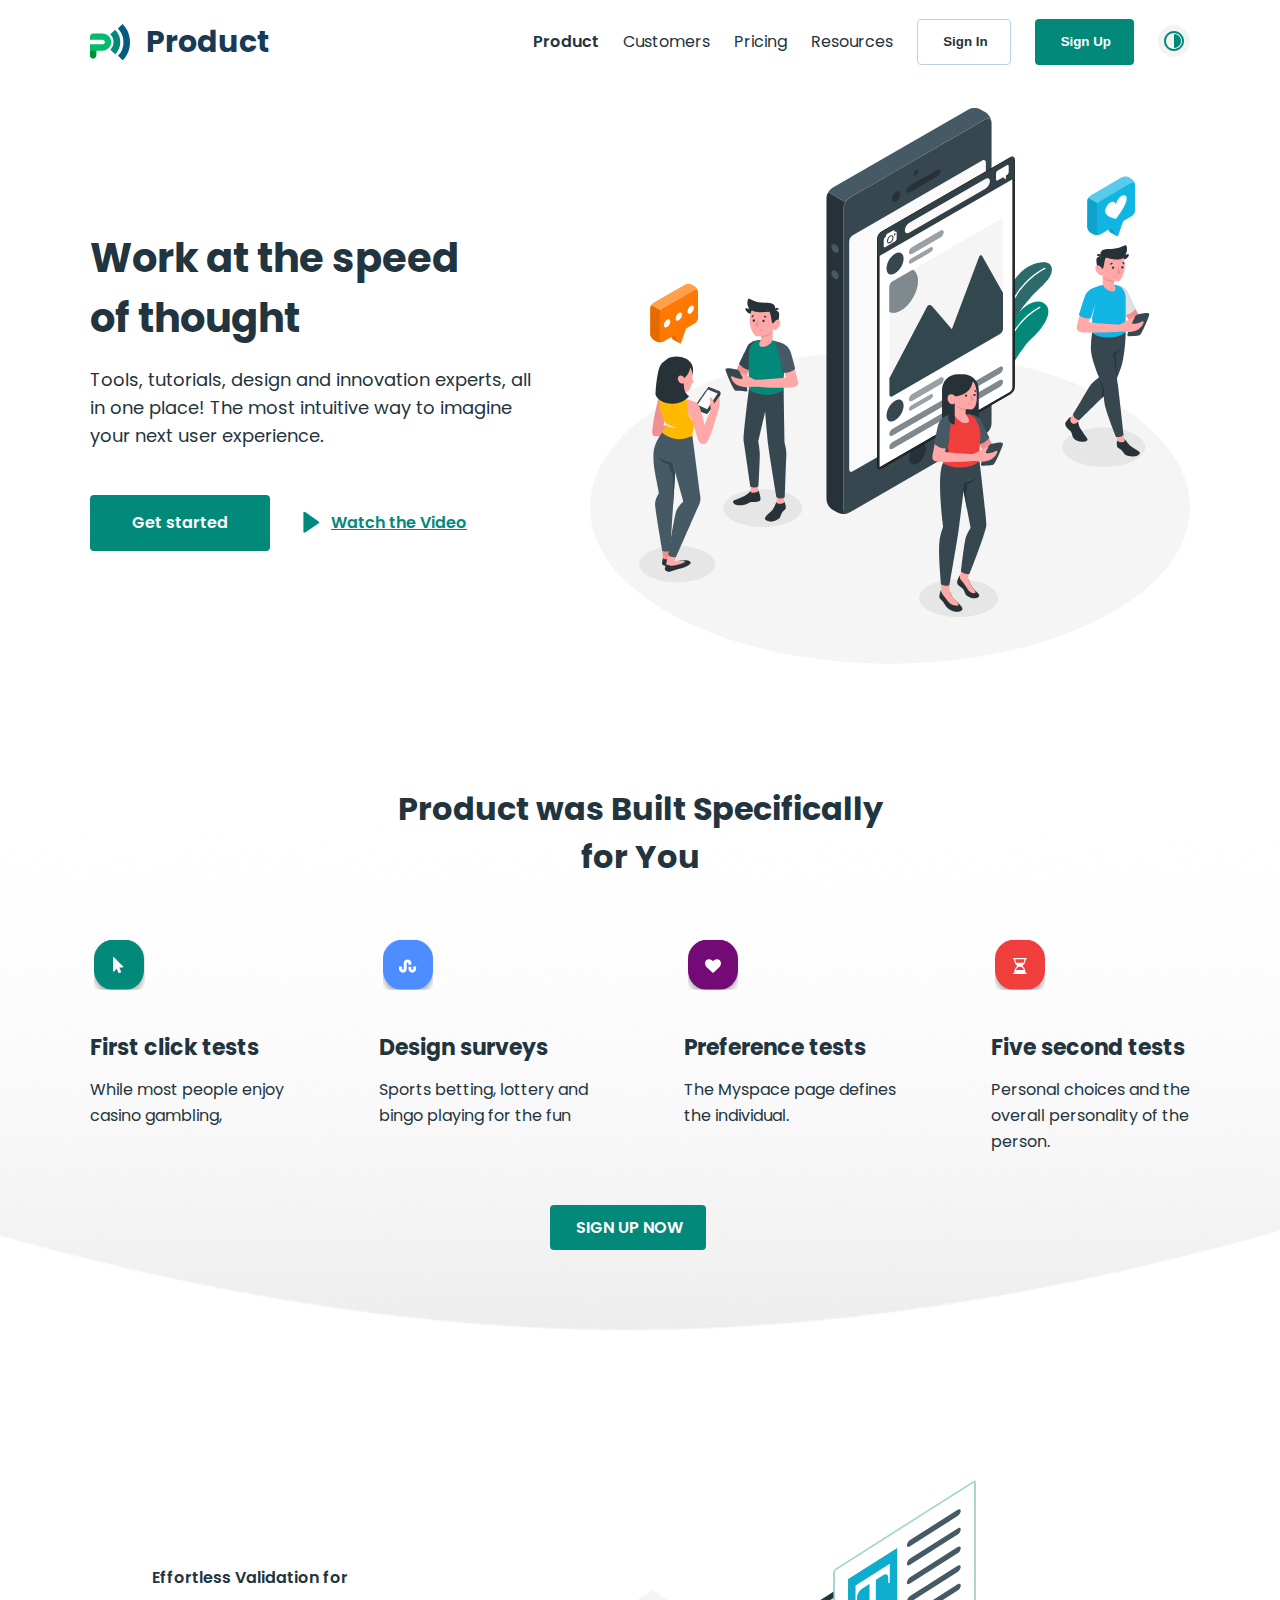
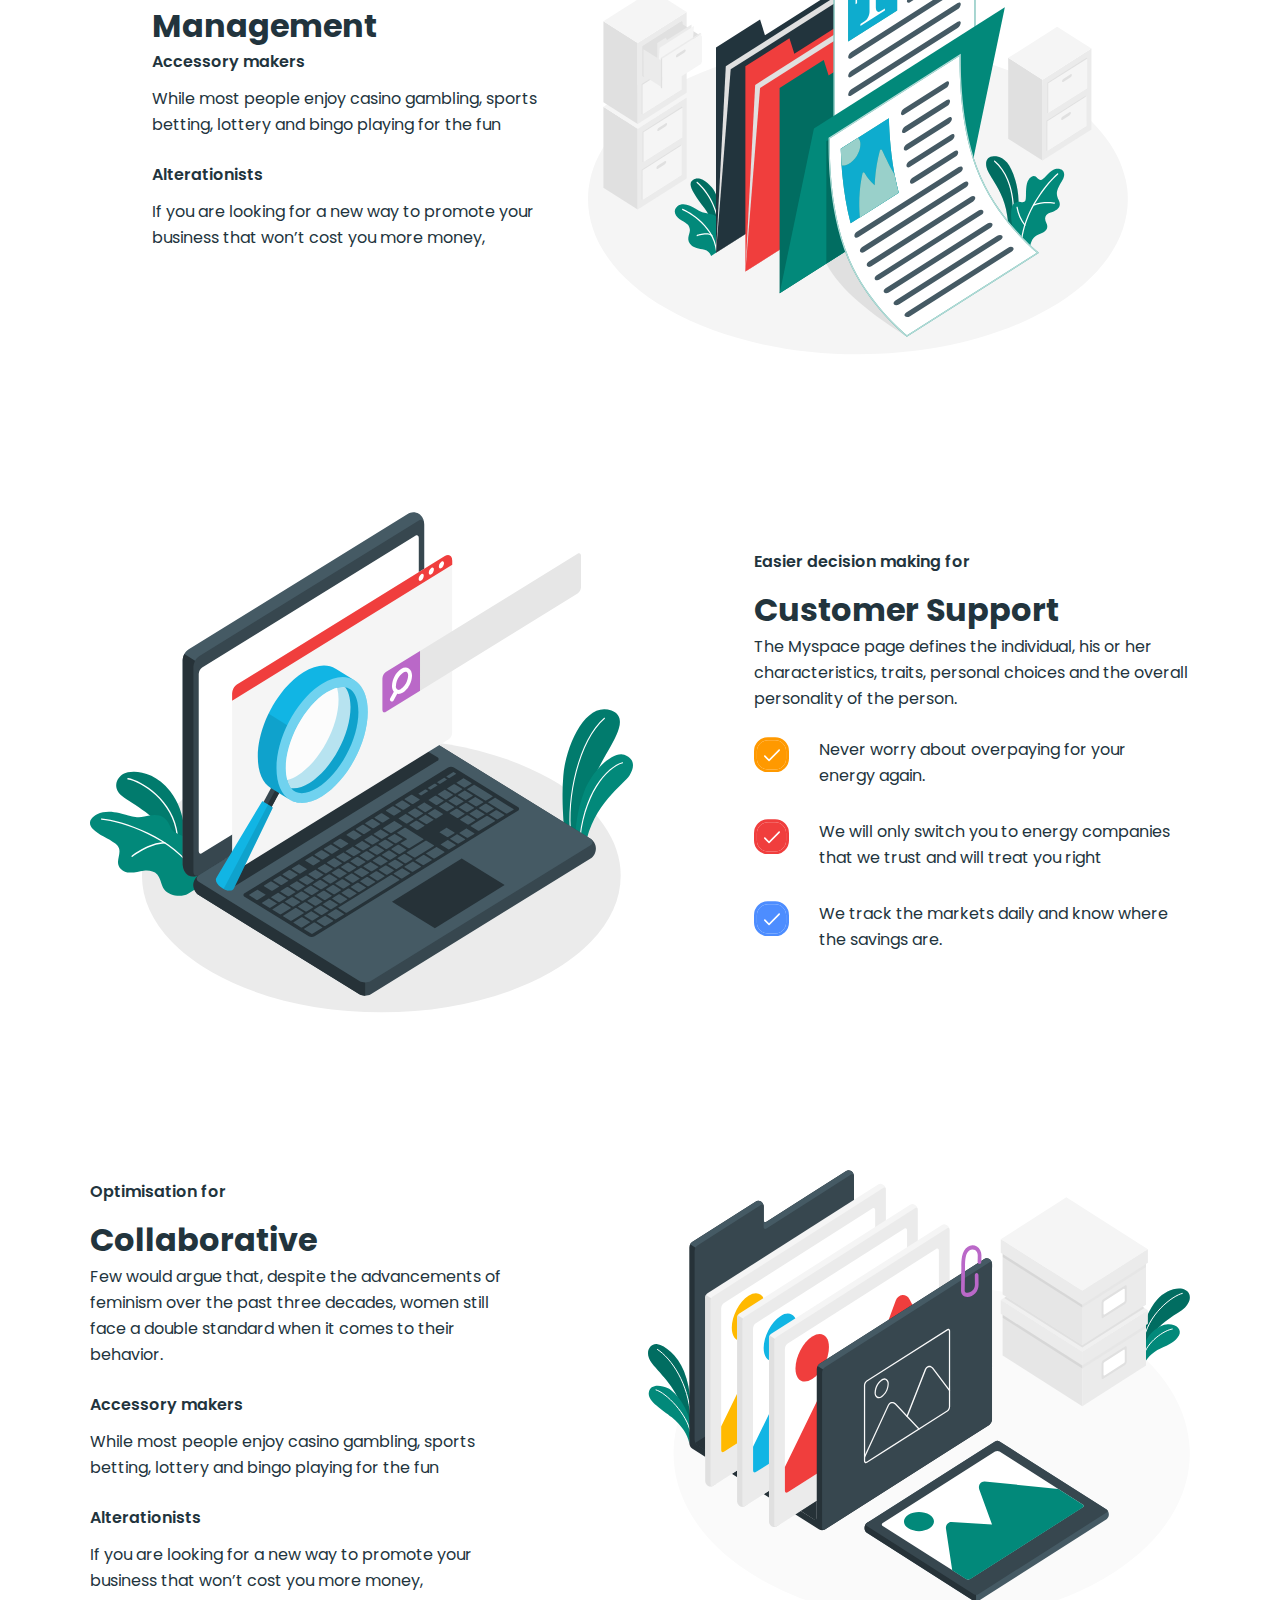
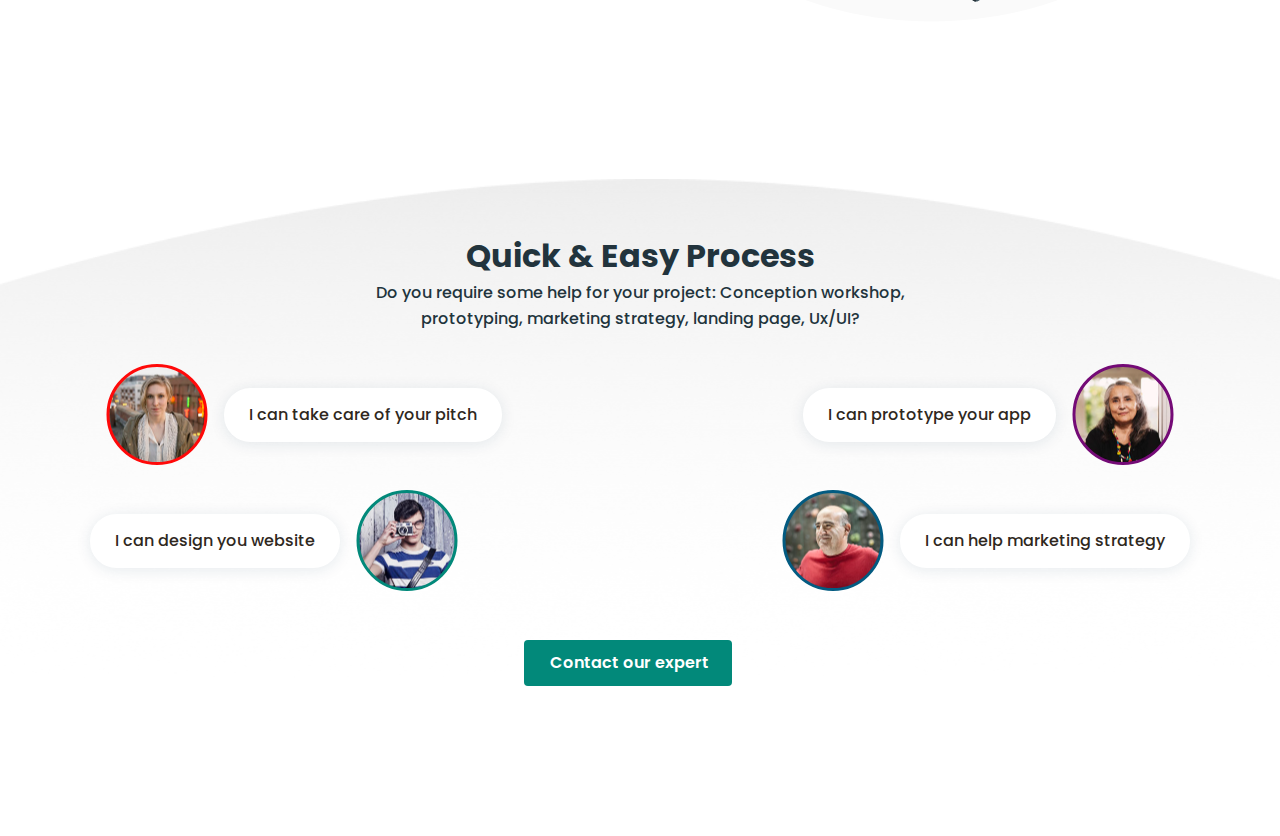
==== index.html @ bab77df7 "minor change" ====
<!DOCTYPE html>
<html lang="en">

<head>
  <meta charset="UTF-8">
  <meta http-equiv="X-UA-Compatible" content="IE=edge">
  <title>Myproduct</title>
  <link href='https://unpkg.com/boxicons@2.1.1/css/boxicons.min.css' rel='stylesheet'>
  <meta name="viewport" content="width=device-width, initial-scale=1.0">
  <link rel="stylesheet" href="https://necolas.github.io/normalize.css/8.0.1/normalize.css">
  <link rel="stylesheet" href="css/col.css">
  <link rel="stylesheet" href="css/style.css">
  <link rel="icon" href="images/main-logo.svg">
</head>

<body>  
  <section id="hero">
    <h1 class="none">product</h1>
    <header class="site-header header">
      <div class="container">
        <div class="row middle between">
          <div>
            <a class="row middle header__logo__link" href="#">
              <img class="header__logo" src="images/main-logo.svg" alt="main-logo"><span class="header__logo__text" id="headerLogo">Product</span>
            </a>
          </div>
          <div class="site-nav" id="siteNav">
            <nav class="row middle navbar" >
              <ul class="header__list nav row" >
                <li class="nav__item"><a class="nav__link nav__link--active" href="#">Product </a></li>
                <li class="nav__item"><a class="nav__link nav__link--hover" href="#">Customers</a></li>
                <li class="nav__item"><a class="nav__link nav__link--hover" href="#">Pricing</a></li>
                <li class="nav__item"><a class="nav__link nav__link--hover" href="#">Resources</a></li>
              </ul>
                <button class="header__signin__btn header__btn">Sign In</button>
                <button class="header__signup__btn header__btn">Sign Up</button>
                <button class="header__dark__btn" id="darkBtn"><img src="images/dark-light-img.svg" alt="darklight" width="32" height="32"></button>
            </nav>
          </div>
            <button class="burger-btn" id="menuBtn"><i class='bx bx-menu'></i></button>
        </div>  
      </div>
    </header>

    <div class="hero-content hero">
      <div class="container">
        <div class="row middle between hero__inner">
          <div>
            <h2 class="hero__title">Work at the speed <br> of thought</h2>
            <h3 class="hero__desc">Tools, tutorials, design and innovation experts, all <br> in one place! The most intuitive way to imagine <br> your next user experience.</h3>
            <div class="hero__link__wrapper">
              <a class="hero__link" href="#">Get started</a>
              <a class="hero__video__link" href="#"><i class='bx bxs-right-arrow'></i>Watch the Video</a>
            </div>
          </div>
          <div>
            <img class="hero__img" src="images/hero-img.svg" alt="hero-img">
          </div>
        </div>
      </div>
    </div>


  </section>

  <main>
    <section id="product" class="product">
      <div class="container">
        <h3 class="product__title">Product  was Built Specifically for You</h3>
        <ul class="product__list row between">

          <li class="product__item">
            <div class="product__inner">
              <h4 class="product__sub__title">First click tests</h4>
              <p class="product__text">While most people enjoy <br> casino gambling,</p>
            </div>
          </li>

          <li class="product__item">
            <div class="product__inner">
              <h4 class="product__sub__title">Design surveys</h4>
              <p class="product__text">Sports betting, lottery and <br> bingo playing for the fun</p>
            </div>
          </li>

          <li class="product__item">
            <div class="product__inner">
              <h4 class="product__sub__title">Preference tests</h4>
              <p class="product__text">The Myspace page defines <br> the individual.</p>
            </div>
          </li>

          <li class="product__item">
            <div class="product__inner">
              <h4 class="product__sub__title">Five second tests</h4>
              <p class="product__text">Personal choices and the <br> overall personality of the <br> person. </p>
            </div>
          </li>
        </ul>
        
        <div class="product__link__wrapper">
          <a class="product__link" href="#">SIGN UP NOW</a>
        </div>
      </div>

    </section>

    <section id="management" class="management">
      <div class="container">
        <ul class="management__list">

          <li class="row center middle between management__item">
            <div class="management__wrapper">
              <h4 class="management__title">Effortless Validation for</h4>
              <h5 class="management__sub__title">Management</h5>
              <h4 class="management__title">Accessory makers</h4>
              <p class="management__text">While most people enjoy casino gambling, sports betting, lottery and bingo playing for the fun</p>
              <h4 class="management__title">Alterationists</h4>
              <p class="management__text">If you are looking for a new way to promote your business that won’t cost you more money, </p>
            </div>
            <div>
              <img class="management__img" src="images/management-img.svg" alt="management">
            </div>
          </li>

          <li class="row middle between management__item">
            <div class="management__wrapper">
              <h4 class="management__title">Easier decision making for</h4>
              <h5 class="management__sub__title">Customer Support</h5>
              <p class="management__text">The Myspace page defines the individual, his or her characteristics, traits, personal choices and the overall personality of the person. </p>
              <ul class="management__inner__list">

                <li class="management__inner__item">
                  <p class="management__inner__text">Never worry about overpaying for your energy again. </p>
                </li>

                <li class="management__inner__item">
                  <p class="management__inner__text">We will only switch you to energy companies that we trust and will treat you right</p>
                </li>

                <li class="management__inner__item">
                  <p class="management__inner__text">We track the markets daily and know where the savings are.</p>
                </li>

              </ul>
            </div>
            <div>
              <img class="management__img" src="images/management-2-img.svg" alt="management-2">
            </div>
          </li>

          <li class="row middle between management__item">
            <div class="management__wrapper">
              <h4 class="management__title">Optimisation for</h4>
              <h5 class="management__sub__title">Collaborative</h5>
              <p class="management__text">Few would argue that, despite the advancements of feminism over the past three decades, women still face a double standard when it comes to their behavior. </p>
              <h4 class="management__title">Accessory makers</h4>
              <p class="management__text">While most people enjoy casino gambling, sports betting, lottery and bingo playing for the fun </p>

              <h4 class="management__title">Alterationists</h4>
              <p class="management__text">If you are looking for a new way to promote your business that won’t cost you more money, </p>
            </div>
            <div>
              <img class="management__img" src="images/managemtn-3-img.svg" alt="management-3">
            </div>
          </li>
        </ul>
      </div>

    </section>

    <section id="expert" class="expert">
      <div class="container">
        <div class="expert__wrapper">
          <h4 class="expert__title">Quick & Easy Process</h4>
          <p class="expert__text">Do you require some help for your project: Conception workshop,
            prototyping, marketing strategy, landing page, Ux/UI?</p>
        </div>
        <ul class="expert__list row between">

          <li class="expert__item row middle">
            <p class="expert__desc">I can take care of your pitch</p>
          </li>

          <li class="expert__item row middle">
            <p class="expert__desc">I can prototype your app</p>
          </li>

          <li class="expert__item row middle">
            <p class="expert__desc">I can design you website</p>
          </li>

          <li class="expert__item row middle">
            <p class="expert__desc">I can help marketing strategy</p>
          </li>
        </ul>
        <div class="expert__link__wrapper">
          <a class="expert__link" href="#">Contact our expert</a>
        </div>
      </div>
    </section>

    
  </main>

  <script src="js/main.js"></script>
</body>

</html>
---- css/col.css ----
* {
  margin: 0;
  padding: 0;
  box-sizing: border-box;
}

.container {
  margin: 0 auto;
}

.row {
  display: flex;
  flex-flow: row wrap;
}

.between {
  justify-content: space-between;
}
.around {
  justify-content: space-around;
}
.evenly {
  justify-content: space-evenly;
}
.middle {
  align-items: center;
}
.center {
  justify-content: center;
}

.col-1 {
  max-width: 8.33333%;
  flex-basis: 8.33333%;
}
.col-2 {
  max-width: 16.66666%;
  flex-basis: 16.66666%;
}
.col-3 {
  max-width: 25%;
  flex-basis: 25%;
}
.col-4 {
  max-width: 33.33333%;
  flex-basis: 33.33333%;
}
.col-5 {
  max-width: 41.66666%;
  flex-basis: 41.66666%;
}
.col-6 {
  max-width: 50%;
  flex-basis: 50%;
}
.col-7 {
  max-width: 58.33333%;
  flex-basis: 58.33333%;
}
.col-8 {
  max-width: 66.66666%;
  flex-basis: 66.66666%;
}
.col-9 {
  max-width: 75%;
  flex-basis: 75%;
}
.col-10 {
  max-width: 83.33333%;
  flex-basis: 83.33333%;
}
.col-11 {
  max-width: 91.66666%;
  flex-basis: 91.66666%;
}
.col-12 {
  max-width: 100%;
  flex-basis: 100%;
}
---- css/style.css ----
@import url('https://fonts.googleapis.com/css2?family=Poppins:wght@400;500;600;700&display=swap');

*,
*::after,
*::before {
  margin: 0;
  padding: 0;
  box-sizing: border-box;
}
:root{
  --primary-color: #02897a;
  --text-color: #22343d;
  --white-color: #fff;
  --body-color: #fff;
  --btn-color: #173a56;
  --bg-light: url('../images/bg-img.png');
  --expert-light-img: url('../images/expert-light-img.png');
}
.dark{
  --body-color: #1f2e35;
  --text-color: #fff;
  --btn-color: #fff;
  --bg-light: url('../images/dark-bg.png');
  --expert-light-img: url('../images/expert-dark-img.png');
}
html{
  scroll-behavior: smooth;
}

body {
  background-color: var(--body-color);
  min-height: 100vh;
  font-family: 'Poppins', sans-serif;
}
.container{
  width: 100%;
  max-width: 1140px;
  padding: 0 20px;
  margin: 0 auto;
}
.site-header {
  padding-top: 19px;
}
.header__logo__link{
  text-decoration: none;
}
.none{
  display: none;
}
.header__logo__text {
  margin-left: 16px;
  font-weight: 700;
  font-size: 30px;
  line-height: 28px;
  color: var(--btn-color);
}
.header__list {
  list-style: none;
}
.nav__item {
  margin-right: 24px;
}
.nav__link {
  text-decoration: none;
  font-weight: 400;
  font-size: 16px;
  line-height: 28px;
  color: var(--text-color);
}
.nav__link--hover:hover{
  -webkit-text-fill-color: var(--text-color);
  -webkit-text-stroke-width: 0.8px;
  -webkit-text-stroke-color: var(--text-color);
}
.nav__link--active{
  font-weight: 600;
}
.site-nav__btn{
  border: none;
  background-color: transparent;
  font-size: 30px;
  color: var(--white-color);
  display: none;
}
.header__btn, .hero__link, .product__link, .expert__link{
  border: none;
  text-decoration: none;
  cursor: pointer;
  font-weight: 600;
  line-height: 24px;
  transition: all 0.4s ease;
  border-radius: 4px;
  padding: 10px 22px 10px 25px;
  margin-right: 24px;
  background-color: var(--primary-color);
  color: var(--white-color);
  border: 1px solid transparent;
}
.header__signin__btn{
  background-color: transparent;
  color: var(--text-color);
  border: 1px solid #bcd0e5;
}
.header__btn:hover{
  background-color: var(--body-color);
  border: 1px solid #bcd0e5;
  color: var(--text-color);
}
.header__dark__btn{
  border: none;
  background-color: transparent;
  cursor: pointer;
}
.burger-btn{
  border: none;
  background-color: transparent;
  font-size: 25px;
  cursor: pointer;
  transition: all 0.4s ease;
  display: none;
  color: var(--text-color);
}
.burger-btn:hover{
  box-shadow: rgba(100, 100, 111, 0.2) 0px 7px 29px 0px;
}


/* HERO START  */

#hero{
  padding-bottom: 114px;
}
.hero-content {
  padding-top: 43px;
}
.hero__title {
  font-weight: bold;
  font-size: 40px;
  line-height: 60px;
  color: var(--text-color);
  margin-bottom: 18px;
}
.hero__desc {
  font-size: 18px;
  line-height: 28px;
  color: var(--text-color);
  font-weight: 400;
  margin-bottom: 45px;
}
.hero__link {
  padding: 15px 41px;
  display: inline-block;
}
.hero__link:hover{
  background-color: var(--body-color);
  border: 1px solid #bcd0e5;
  color: var(--text-color);
}
.bxs-right-arrow{
  font-size: 25px;
  position: relative;
  top: 5px;
  margin-right: 8px;
  transition: all 0.5s ease;
}
.hero__video__link {
  font-weight: 600;
  font-size: 16px;
  line-height: 24px;
  color: var(--primary-color);
}
.hero__video__link:hover .bxs-right-arrow{
  transform: translate(12px);
}


/* HERO END  */

/* PRODUCT START  */

#product{
  padding-bottom: 90px;
  background-image: var(--bg-light);
  background-size: cover;
  background-position: center center;
  background-repeat: no-repeat;
  width: 100%;
  margin-bottom: 150px;
}
.product__title{
  text-align: center;
  font-size: 32px;
  line-height: 48px;
  text-align: center;
  color: var(--text-color);
  margin-bottom: 58px;
  width: 529px;
  margin: 0 auto;
  margin-bottom: 58px;

}
.product__list{
  list-style: none;
  margin-bottom: 34px;
}
.product__item::before{
  content: "";
  width: 55px;
  height: 55px;
  background-image: url('../images/click-test.svg');
  display: inline-block;
  margin-bottom: 30px;
}
.product__item:nth-child(2)::before{
  background-image: url('../images/design-survey.svg');
}
.product__item:nth-child(3)::before{
  background-image: url('../images/preference.svg');
}
.product__item:nth-child(4)::before{
  background-image: url('../images/five-second-img.svg');
}
.product__sub__title {
  font-size: 22px;
  line-height: 33px;
  color: var(--text-color);
  margin-bottom: 13px;
}
.product__text {
  font-size: 16px;
  line-height: 26px;
  color: var(--text-color);
  margin-bottom: 26px;
}
.product__link:hover{
  background-color: var(--body-color);
  border: 1px solid #bcd0e5;
  color: var(--text-color);
}
.product__link__wrapper{
  text-align: center;
}

/* PRODUCT END  */

/* MANAGEMENT START  */

.management__title {
  font-weight: 600;
  line-height: 24px;
  color: var(--text-color);
  margin-bottom: 12px;
}
.management__sub__title {
  font-weight: bold;
  font-size: 32px;
  line-height: 48px;
  color: var(--text-color);
}
.management__text {
  font-size: 16px;
  line-height: 26px;
  color: var(--text-color);
  width: 436px;
  margin-bottom: 25px;
}
.management__item{
  margin-bottom: 150px;
}
.management__item:nth-child(even){
  flex-direction: row-reverse;
}
.management__inner__list {
  list-style: none;
}
.management__inner__item{
  display: flex;
  margin-bottom: 30px;
}
.management__inner__item::before {
  content: "";
  width: 35px;
  height: 35px;
  background-image: url('../images/tick-img.svg');
  display: inline-block;
  margin-right: 30px;
}
.management__inner__item:nth-child(2)::before{
  background-image: url('../images/red-icon.svg');
}
.management__inner__item:nth-child(3)::before{
  background-image: url('../images/blue-icon.svg');
}

.management__inner__text {
  width: 365px;
  font-size: 16px;
  line-height: 26px;
  color: var(--text-color);
}

/* MANAGEMENT END  */

/* EXPERT START  */

#expert{
  background-image: var(--expert-light-img);
  background-repeat: no-repeat;
  background-size: cover;
  background-position: center;
  margin-bottom: 150px;
}
.expert__wrapper{
  text-align: center;
  padding-bottom: 32px;
  padding-top: 53px;
}
.expert__title {
  font-size: 32px;
  line-height: 48px;
  color: var(--text-color);
}
.expert__text {
  font-weight: 500;
  line-height: 26px;
  color: var(--text-color);
  width: 542px;
  margin: 0 auto;
}
.exert__list{
  width: 80%;
}
.expert__item::before{
  content: "";
  width: 102px;
  height: 102px;
  background-image: url('../images/avatar-1.svg');
  display: inline-block;
  margin: 0 16px;
}
.expert__item:not(:nth-child(1)){
  flex-direction: row-reverse;
}
.expert__item:nth-child(4){
  flex-direction: row;
}
.expert__desc{
  font-weight: 500;
  font-size: 16px;
  line-height: 24px;
  color: #2f281e;
  background-color: var(--white-color);
  padding: 15px 25px;
  box-shadow: 0px 2px 15px rgba(23, 58, 86, 0.1);
  border-radius: 26.5px;
}
.expert__link__wrapper{
  text-align: center;
  padding-top: 24px;
}
.expert__link:hover{
  background-color: var(--body-color);
  border: 1px solid #bcd0e5;
  color: var(--text-color);
}
.expert__link{
  display: inline-block;
}
.expert__item{
  position: relative;
  margin-bottom: 24px;
}
.expert__item:nth-child(2)::before{
  background-image: url('../images/avatar-2.svg');
}
.expert__item:nth-child(3)::before{
  background-image: url('../images/avatar-3.svg');
}
.expert__item:nth-child(4)::before{
  background-image: url('../images/avatar-4.svg');
}

/* EXPERT END  */

/* EXPERT RESPONSIVE START  */

@media screen and (max-width: 862px) { 
  .expert__title{
    margin-bottom: 10px;
  }
  .expert__text{
    width: 100%;
  }
  .expert__desc{
    width: 60%;
  }
  .expert__item{
    margin-bottom: 30px;
  }



}



/* MANAGEMENT RESPONSIVE START  */

@media screen and (max-width: 1020px) {
  .management__list{
    justify-content: center;
    margin: 0 0;
  }
  .management__img{
    margin-bottom: 40px;
  }
  .management__item{
    flex-direction: column-reverse;
  }
  .management__item:nth-child(2){
    justify-content: center;
    flex-direction: column-reverse;
  }
  
}
    

@media screen and (max-width: 576px) {
  .management__img{
    width: 100%;
    height: 100%;
  }
  .management__wrapper{
    width: 100%;
  }
  .management__item{
    width: 98%;
  }
  .management__text{
    width: 100%;
  }
  #management{
    padding: 0 3%;
  }
  .management__inner__item::before{
    width: 19%;
    background-repeat: no-repeat;
    margin-right: 15px;
  }
}

/* MANAGEMENT RESPONSIVE END  */

/* PRODUCT START  */


@media screen and (max-width: 992px) {
  .product__list{
    width: 80%;
    justify-content: center;
    margin: 0 auto;
    text-align: center;
  }
  .product__item{
    margin-right: 40px;
    margin-bottom: 30px;
  }
  .product__link{
    position: relative;
    left: -10px;
  }
  
}
@media screen and (max-width: 760px) {
  .product__list{
    display: flex;
  }
  .product__item{
    margin: 0 30px;
  }
  .product__link{
    margin: 0 auto;
  }
  
}
@media screen and (max-width: 540px) {
  #hero{
    padding-bottom: 20px;
  }
  .product__title{
    width: 331px;
  }
  .product__item{
    margin: 0 0;
    margin-bottom: 38px;
    width: 100vw;
  }
  #product{
    background-position:  center bottom;
    
  }
}
.product__link{
  position: relative;
  left: 0;
}

/* PRODUCT END  */

/* HERO RESPONSIVE START  */


@media screen and (max-width: 992px) {
  
}
@media screen and (max-width: 885px) {
  .nav__link{
    font-size: 13px;
  }
  .hero__img{
    width: 100%;
    height: 100%;
  }
  .hero__link{
    margin-bottom: 25px;
  }
  .hero__link__wrapper{
    display: inline-block;
  }
  .hero__video__link{
    display: flex;
    text-decoration: none;
  }
  .bxs-right-arrow{
    position: static;
  }
  
}
@media screen and (max-width: 768px ) {
    .site-nav{
      position: fixed;
      top: 0;
      right: -100%;
      width: 100%;
      min-height: 100vh;
      padding: 60px;
      background-color: rgba(0, 0, 0, 0.925);
      transition: all 0.4s ease;
      z-index: 11;
    }
    .site-header{
      box-shadow: 0px -2px 8px rgba(0, 0, 0, 0.25);
      padding-bottom: 15px;
    }
    .navbar{
      flex-direction: column;
      text-align: center;
      justify-content: center;
      position: relative;
      left: 20px;
    }
    .nav__link{
      color: var(--white-color);
    }
    .nav__link:hover{
      -webkit-text-fill-color: var(--white-color);
      -webkit-text-stroke-width: 0.8px;
      -webkit-text-stroke-color: var(--white-color);
    }
    .header__btn{
      font-size: 20px;
      padding: 15px 25px;
      width: 80%;
      margin-bottom: 30px;
    }
    .header__list{
      flex-direction: column;
    }
    .hero__title{
      font-size: 36px;
    }
    .nav__link{
      font-size: 25px;
      margin-bottom: 40px;
      display: inline-block;
      transition: all 0.4s ease;
    }
    .nav__link::after{
      content: "";
      width: 100%;
      height: 3px;
      display: inline-block;
      background-color: var(--primary-color);
      transform: scale(0);
      transition: all 0.4s ease;
    }
    .nav__link:hover::after{
      transform: scale(1);
    }
    .header__dark__btn{
      position: absolute;
      right: 8%;
      top: -40px;
    }

    .header__signin__btn{
      background-color: var(--white-color);
      color: #000;
    }
    .hero-content{
      padding-bottom: 100px;
    }
    .display{
      display: block;
      position: absolute;
      top: 0;
    }
    .show{
      right: 0;
      color: #fff;
    }
    .white{
      color: #fff;
      z-index: 22;
    }
    .site-nav__btn{
      position: fixed;
      right: 20px;
      top: 20px;
      color: var(--text-color);
      display: block;
    }
    .hero__img{
      width: 100%;
      height: 100%;
    }
   .burger-btn{
     display: block;
     z-index: 11;
     color: var(--text-color);
     font-size: 30px;
   }
   .hero__inner{
     display: flex;
     flex-direction: column-reverse;
     text-align: center;
   }
     
   
}

/* HERO END  */
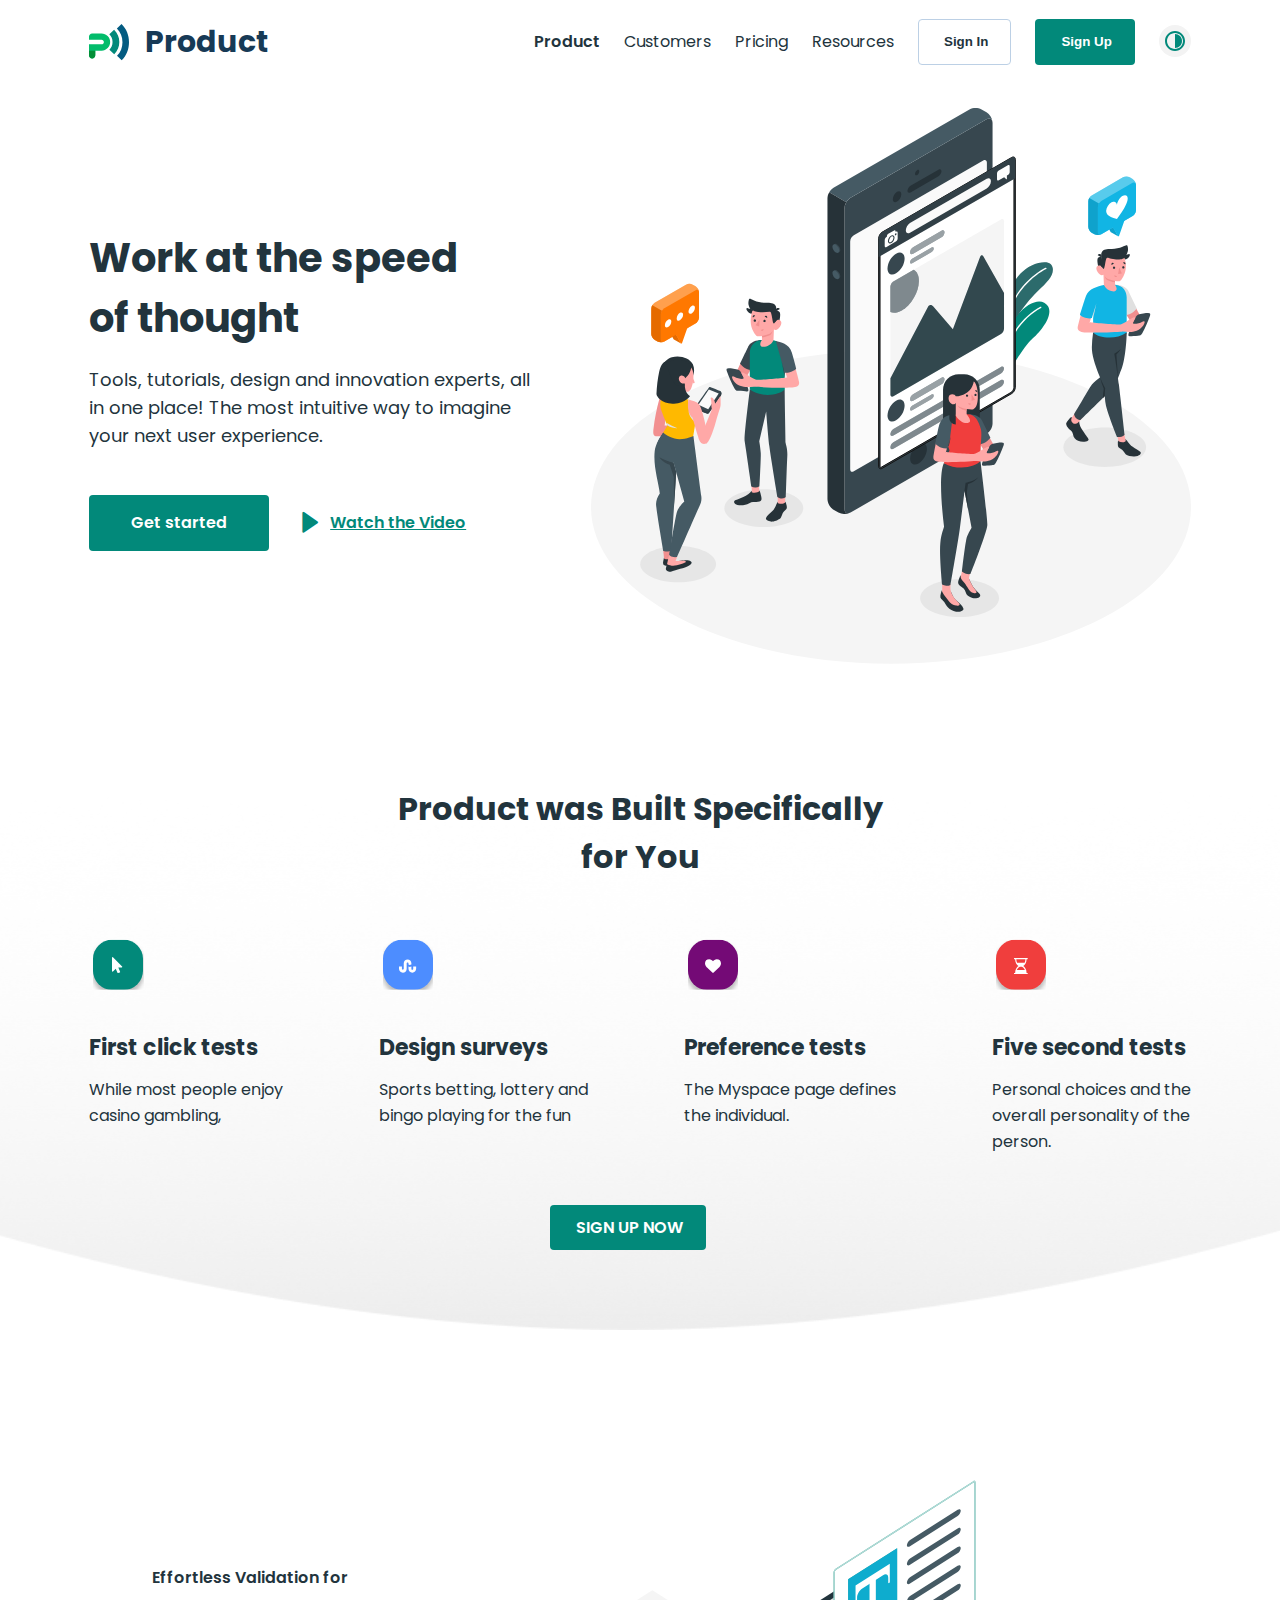
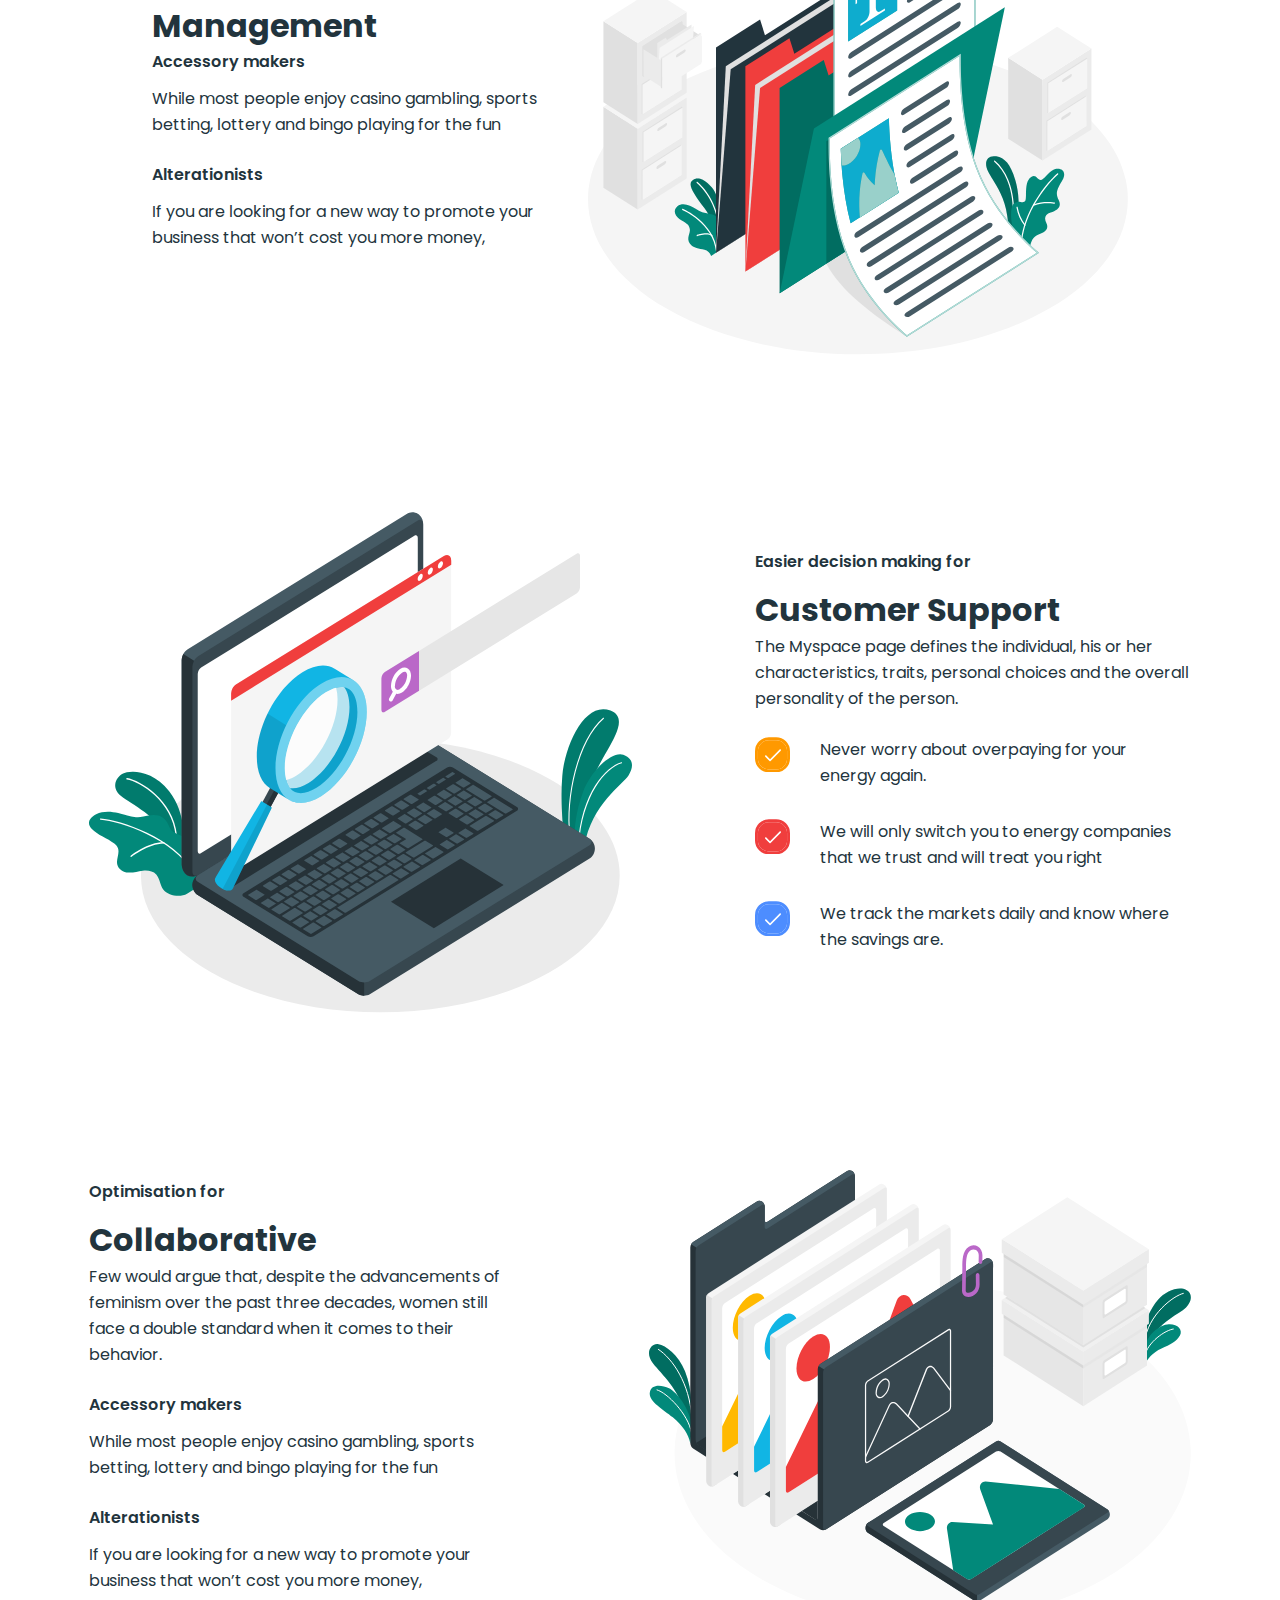
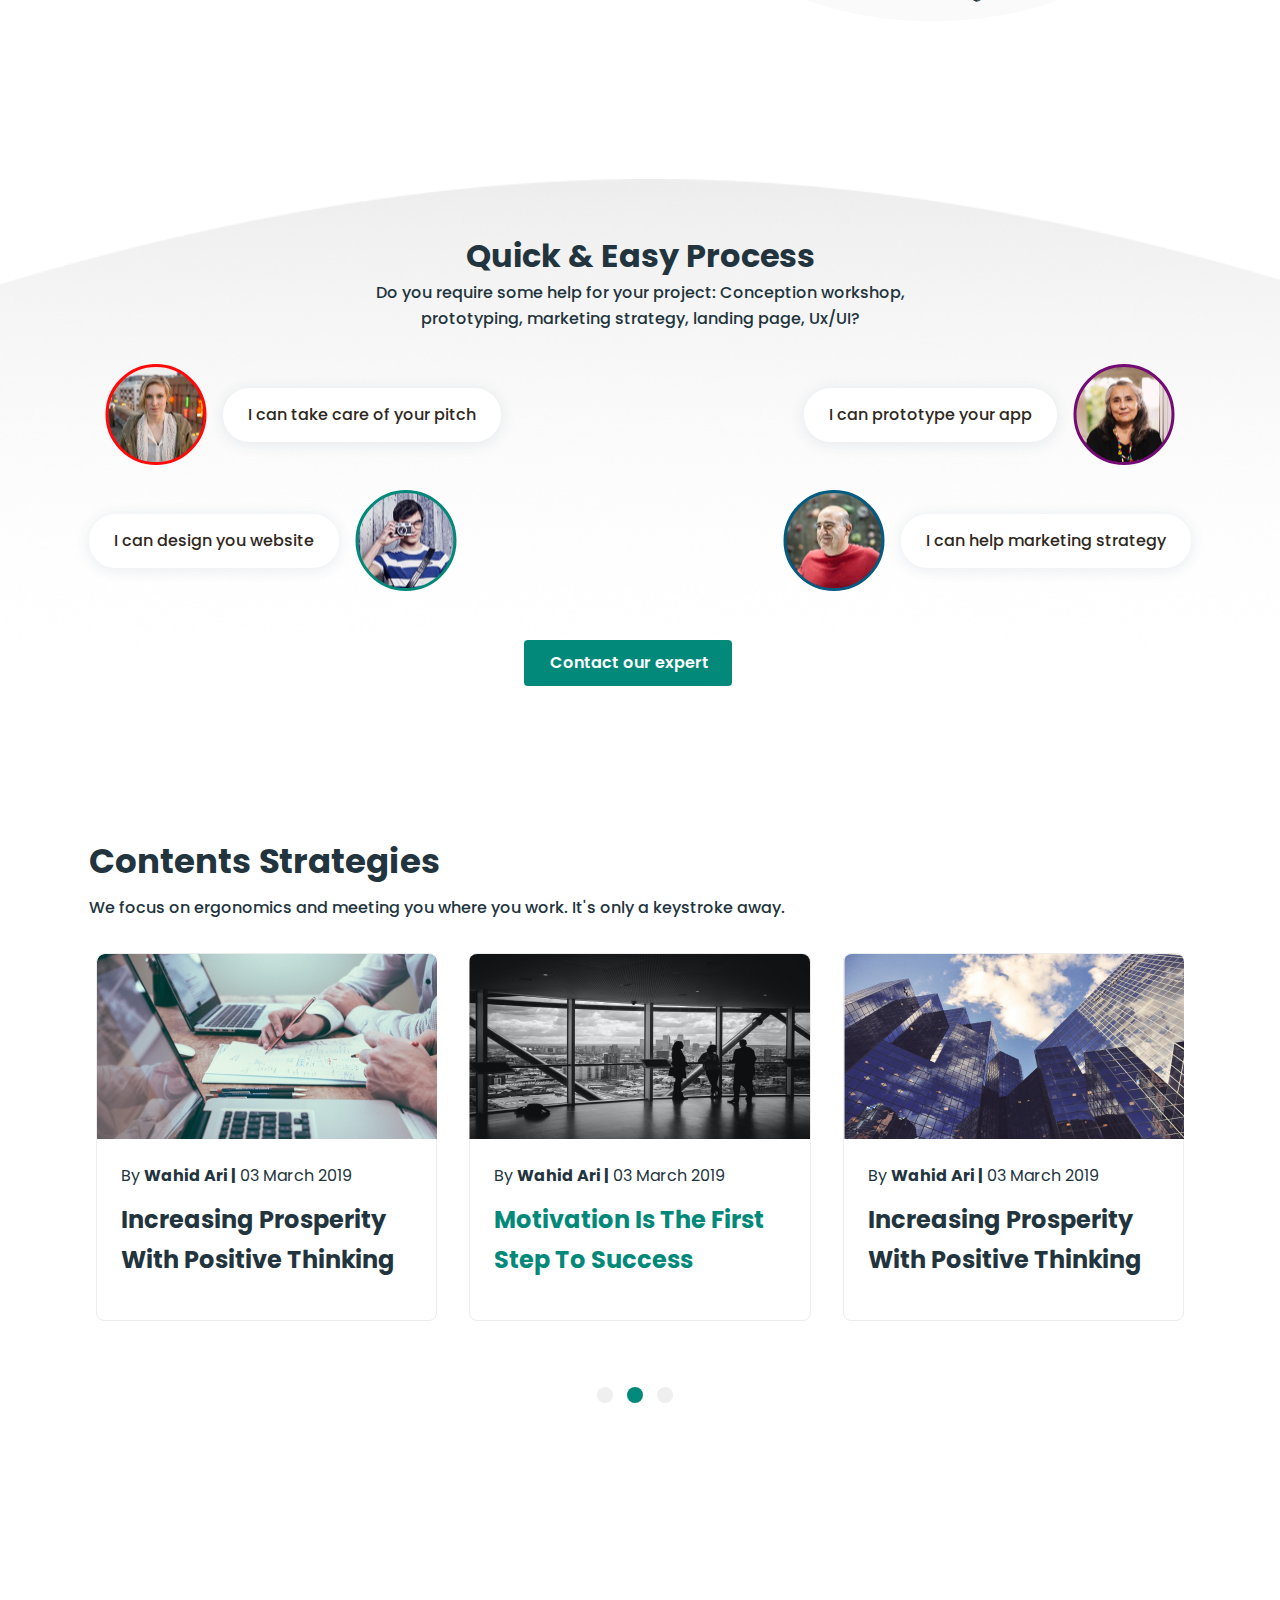
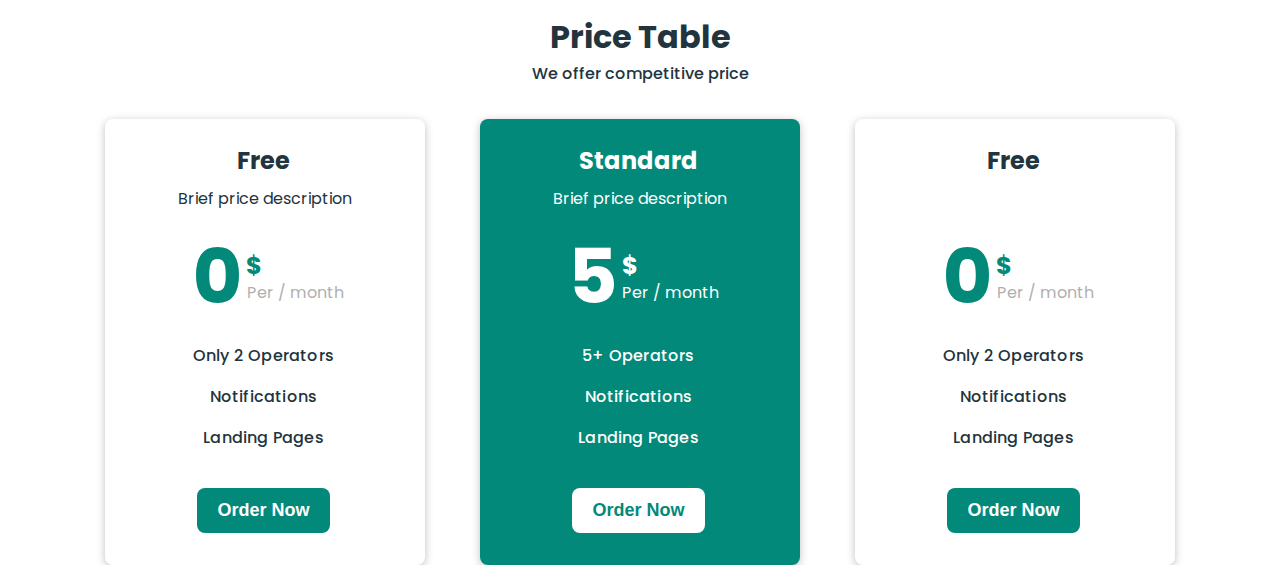
==== commit 148e3b23: "add" ====
--- a/index.html
+++ b/index.html
@@ -19,7 +19,7 @@
     <header class="site-header header">
       <div class="container">
         <div class="row middle between">
-          <div>
+          <div class="header__link__wrapper">
             <a class="row middle header__logo__link" href="#">
               <img class="header__logo" src="images/main-logo.svg" alt="main-logo"><span class="header__logo__text" id="headerLogo">Product</span>
             </a>
@@ -200,6 +200,97 @@
       </div>
     </section>
 
+    <section id="strategy" class="strategy">
+      <div class="container">
+        <div class="strategy__text__wrapper">
+          <h4 class="strategy__title">Contents Strategies</h4>
+          <p class="strategy__text">We focus on ergonomics and meeting you where you work. It's only a keystroke away.</p>
+        </div>
+        <ul class="strategy__list row center">
+
+          <li class="strategy__item">
+            <div class="strategy__img"></div>
+            <div class="strategy__inner">
+              <p class="strategy__date">By <span class="strategy__bold__text">Wahid Ari |</span> 03 March 2019</p>
+              <p class="strategy__desc">Increasing Prosperity With Positive Thinking</p>
+            </div>
+          </li>
+
+          <li class="strategy__item">
+            <div class="strategy__img strategy__img--second"></div>
+            <div class="strategy__inner">
+              <p class="strategy__date">By <span class="strategy__bold__text">Wahid Ari |</span> 03 March 2019</p>
+              <p class="strategy__desc strategy__desc--color">Motivation Is The First Step To Success</p>
+            </div>
+          </li>
+
+          <li class="strategy__item">
+            <div class="strategy__img strategy__img--third"></div>
+            <div class="strategy__inner">
+              <p class="strategy__date">By <span class="strategy__bold__text">Wahid Ari |</span> 03 March 2019</p>
+              <p class="strategy__desc">Increasing Prosperity With Positive Thinking</p>
+            </div>
+          </li>
+
+        </ul>
+        <div class="strategy__btn__wrapper">
+          <button class="strategy__btn"></button>
+          <button class="strategy__btn strategy__btn--active"></button>
+          <button class="strategy__btn"></button>
+        </div>
+      </div>
+
+    </section>
+
+    <section id="price" class="price">
+      <div class="container">
+        <div class="price__text__wrapper">
+          <h4 class="price__title">Price Table</h4>
+          <p class="price__text">We offer competitive price</p>
+        </div>
+        <ul class="price__list row center">
+
+          <li class="price__item">
+            <div class="price__inner">
+              <h5 class="price__free">Free</h5>
+              <p class="price__desc">Brief price description</p>
+              <p class="price__month row middle between"><span class="price__dollar">0</span><span class="price__icon">$</span>  <span class="price__month__text">Per / month</span> </p>
+              <p class="price__notification price__notification--line">Only 2 Operators</p>
+              <p class="price__notification price__notification--line">Notifications</p>
+              <p class="price__notification price__notification--margin">Landing Pages</p>
+              <button class="price__btn">Order Now</button>
+            </div>
+          </li>
+
+          <li class="price__item price__item--active">
+            <div class="price__inner">
+              <h5 class="price__free price__text--active">Standard</h5>
+              <p class="price__desc price__text--active">Brief price description</p>
+              <p class="price__month row middle between "><span class="price__dollar price__text--active">5</span><span class="price__icon price__text--active">$</span>  <span class="price__month__text price__text--active">Per / month</span> </p>
+              <p class="price__notification price__notification--line price__text--active">5+ Operators</p>
+              <p class="price__notification price__notification--line price__text--active">Notifications</p>
+              <p class="price__notification price__notification--margin price__text--active">Landing Pages</p>
+              <button class="price__btn price__btn--active">Order Now</button>
+            </div>
+          </li>
+
+          <li class="price__item">
+            <div class="price__inner">
+              <h5 class="price__free">Free</h5>
+              <p class="price__desc price__text--active">Brief price description</p>
+              <p class="price__month row middle between "><span class="price__dollar">0</span><span class="price__icon">$</span>  <span class="price__month__text">Per / month</span> </p>
+              <p class="price__notification price__notification--line">Only 2 Operators</p>
+              <p class="price__notification price__notification--line">Notifications</p>
+              <p class="price__notification price__notification--margin">Landing Pages</p>
+              <button class="price__btn">Order Now</button>
+            </div>
+          </li>
+
+        </ul>
+      </div>
+      
+    </section>
+
     
   </main>
 
--- a/css/style.css
+++ b/css/style.css
@@ -15,6 +15,8 @@
   --btn-color: #173a56;
   --bg-light: url('../images/bg-img.png');
   --expert-light-img: url('../images/expert-light-img.png');
+  --black-color:#22343d; 
+  --border-color: #ececec;
 }
 .dark{
   --body-color: #1f2e35;
@@ -22,6 +24,7 @@
   --btn-color: #fff;
   --bg-light: url('../images/dark-bg.png');
   --expert-light-img: url('../images/expert-dark-img.png');
+  --border-color: #1f2e35;
 }
 html{
   scroll-behavior: smooth;
@@ -35,7 +38,7 @@
 .container{
   width: 100%;
   max-width: 1140px;
-  padding: 0 20px;
+  padding: 0 1.5%;
   margin: 0 auto;
 }
 .site-header {
@@ -310,17 +313,17 @@
   background-position: center;
   margin-bottom: 150px;
 }
-.expert__wrapper{
+.expert__wrapper, .price__text__wrapper{
   text-align: center;
   padding-bottom: 32px;
   padding-top: 53px;
 }
-.expert__title {
+.expert__title, .price__title {
   font-size: 32px;
   line-height: 48px;
   color: var(--text-color);
 }
-.expert__text {
+.expert__text, .price__text {
   font-weight: 500;
   line-height: 26px;
   color: var(--text-color);
@@ -382,27 +385,317 @@
 
 /* EXPERT END  */
 
+/* STRATEGY START  */
+
+.strategy{
+  margin-bottom: 150px;
+}
+.strategy__title {
+  font-weight: bold;
+  font-size: 34px;
+  color: var(--text-color);
+  margin-bottom: 8px;
+}
+.strategy__text {
+  font-weight: 500;
+  color: var(--text-color);
+  margin-bottom: 33px;
+}
+.strategy__list{
+  list-style: none;
+  margin-bottom: 64px;
+}
+.strategy__item {
+  width: 31%;
+  height: 100%;
+  border: 1px solid var(--border-color);
+  border-radius: 8px;
+  background-color: var(--white-color);
+}
+.strategy__item:not(:last-child){
+  margin-right: 32px;
+}
+.strategy__img{
+  width: 340px;
+  height: 185px;
+  background-image: url('../images/strategy-img-1.png');
+  border-radius: 8px 8px 0px 0px;
+}
+.strategy__img--second{
+  background-image: url('../images/strategy-img-2.png');
+  width: 341px;
+  position: relative;
+  left: -1px;
+}
+.strategy__img--third{
+  background-image: url('../images/strategy-img-3.png');
+}
+.strategy__inner{
+  padding:  24px 0px 40px 24px;
+  width: 341px;
+}
+.strategy__date {
+  color: var(--black-color);
+  margin-bottom: 12px;
+}
+.strategy__bold__text {
+  font-weight: 700;
+}
+.strategy__desc{
+  font-weight: bold;
+  font-size: 24px;
+  line-height: 40px;
+  color: var(--black-color);
+}
+.strategy__desc--color{
+  color: var(--primary-color);
+}
+.strategy__btn{
+  width: 16px;
+  height: 16px;
+  background-color: red;
+  border-radius: 50%;
+  border: none;
+  background-color:  #efefef;
+  margin-right: 10px;
+  cursor: pointer;
+  transition: all 0.4s ease;
+}
+.strategy__btn:hover{
+  background-color: var(--primary-color);
+}
+.strategy__btn--active{
+  background-color: var(--primary-color);
+}
+.strategy__btn__wrapper{
+  text-align: center;
+}
+
+/* STRATEGY END  */
+
+/* PRICE START  */
+
+.price__list {
+  list-style: none;
+}
+.price__item {
+  width: 320px; 
+  background-color: var(--white-color);
+  box-shadow: 0px 2px 8px rgba(0, 0, 0, 0.25);
+  border-radius: 8px;
+}
+.price__item:not(:last-child){
+  margin-right: 55px;
+}
+.price__item--active{
+  background-color: var(--primary-color);
+}
+.price__inner{
+  padding: 24px 76px 32px 73px;
+  text-align: center;
+}
+.price__free {
+  font-size: 24px;
+  color: var(--black-color);
+  margin-bottom: 8px;
+}
+.price__desc {
+  font-size: 16px;
+  white-space: nowrap;
+  color: var(--black-color);
+  margin-bottom: 16px;
+}
+.price__month {
+  line-height: 19px;
+  letter-spacing: 0.1px;
+  color: #afafaf;
+  position: relative;
+  left: 15px;
+  margin-bottom: 16px;
+}
+.price__icon{
+  font-size: 24px;
+  font-size: 24px;
+  letter-spacing: 0.1px;
+  color: #02897a;
+  font-weight: bold;
+  position: relative;
+  top: -12px;
+}
+.price__month__text{
+  position: relative;
+  left: -20px;
+  top: 15px;
+}
+.price__dollar {
+  font-size: 76px;
+  line-height: 100px;
+  letter-spacing: 0.2px;
+  color: #02897a;
+  font-weight: bold;
+}
+.price__notification {
+  color: var(--black-color);
+  letter-spacing: 0.2px;
+  font-weight: 500;
+}
+.price__notification--line{
+  margin-bottom: 16px;
+}
+.price__notification--margin{
+  margin-bottom: 38px;
+}
+.price__btn {
+  display: inline-block;
+  border: none;
+  background-color: var(--primary-color);
+  font-weight: 600;
+  font-size: 18px;
+  color: var(--white-color);
+  cursor: pointer;
+  padding: 11px 19px;
+  border-radius: 8px;
+  transition: all 0.4s ease;
+  border: 1px solid transparent;
+}
+.price__btn:hover{
+  background-color: var(--body-color);
+  border: 1px solid #bcd0e5;
+  color: var(--text-color);
+}
+.price__text--active{
+  color: #fff;
+}
+.price__btn--active{
+  background-color: var(--white-color);
+  color: var(--primary-color);
+}
+.price__btn--active:hover{
+  background-color: var(--primary-color);
+  color: var(--white-color);
+}
+
+/* PRICE RESPONSIVE START  */
+
+@media screen and (max-width: 1102px) {
+  .price__list{
+    flex-direction: column;
+    align-items: center;
+    justify-content: center;
+    margin: 0 auto;
+  }
+  .price__item{
+    margin-bottom: 32px;
+  }
+  .price__item:not(:last-child){
+    margin-right: 0;
+  }
+}
+@media screen and (max-width: 550px) {
+  .price__text{
+    width: 100%;
+  }
+  
+}
+
+/* STRATEGY RESPONSIVE START  */
+
+@media screen and (max-width: 1035px) {
+  .strategy__list{
+    width: 100%;
+    justify-content: center;
+  }
+  .strategy__btn__wrapper{
+    display: none;
+  }
+  .strategy__item{
+    width: 100%;
+    display: flex;
+    margin-bottom: 30px;
+    position: relative;
+    left: 3%;
+  }
+  .strategy__item:last-child{
+    width: 96%;
+    position: relative;
+    margin-right: 30px;
+    left: 3%;
+  }
+  .strategy__text__wrapper{
+    text-align: center;
+    margin-bottom: 30px;
+  }
+}
+@media screen and (max-width: 800px) {
+  .strategy__item{
+    width: 340px;
+    flex-direction: column;
+    align-items: center;
+    margin-bottom: 20px;
+  }
+  .strategy__title{
+    white-space: nowrap;
+  }
+  .strategy__list{
+    display: flex;
+    flex-direction: column;
+    align-items: center;
+  }
+  .strategy__item:last-child{
+    width: 340px;
+    position: relative;
+  }
+  .strategy{
+    display: flex;
+    flex-direction: column;
+  }
+  
+}
+
+/* STRATEGY RESPONSIVE END  */
+
+
 /* EXPERT RESPONSIVE START  */
 
-@media screen and (max-width: 862px) { 
+@media screen and (max-width: 864px) { 
   .expert__title{
     margin-bottom: 10px;
   }
+  .expert__list{
+    flex-direction: column;
+    width: 100%;
+    align-items: center;
+    justify-content: center;
+  }
   .expert__text{
     width: 100%;
   }
+  .expert__item:nth-child(3){
+    display: flex;
+    flex-direction: row;
+  }
+  .expert__item:nth-child(4){
+    display: flex;
+    flex-direction: row-reverse;
+  }
+  .expert__item{
+    margin-bottom: 40px;
+  }
+  .expert__link{
+    margin: 0 auto;
+  }
+}
+@media screen and (max-width: 461px) {
+  .expert__item{
+    width: 100%;
+  }
   .expert__desc{
-    width: 60%;
-  }
-  .expert__item{
-    margin-bottom: 30px;
-  }
-
-
-
-}
-
-
+    width: 55%;
+  }
+  
+}
+
+/* EXPERT RESPONSIVE END  */
 
 /* MANAGEMENT RESPONSIVE START  */
 
@@ -543,7 +836,7 @@
       right: -100%;
       width: 100%;
       min-height: 100vh;
-      padding: 60px;
+      padding: 50px;
       background-color: rgba(0, 0, 0, 0.925);
       transition: all 0.4s ease;
       z-index: 11;
@@ -645,8 +938,42 @@
      flex-direction: column-reverse;
      text-align: center;
    }
-     
-   
+}
+
+@media screen and (max-width: 1090px) {
+  .hero__img{
+    width: 80%;
+  }
+  .hero__inner{
+    flex-wrap: nowrap;
+    justify-content: space-between;
+  }
+  .hero__link__wrapper{
+    position: relative;
+    left: 3%;
+  }
+  
+}
+@media screen and (max-width: 840px) {
+  .header{
+    flex-wrap: nowrap;
+  }
+  .header__link__wrapper{
+    margin-bottom: 20px;
+    margin: 0 auto;
+  }
+  .site-nav{
+    margin: 0 auto ;
+  }
+}
+@media screen and (max-width: 768px) {
+  .site-header{
+    padding: 20px;
+  }
+  .header__link__wrapper{
+    margin: 0 0;
+  }
+  
 }
 
 /* HERO END  */
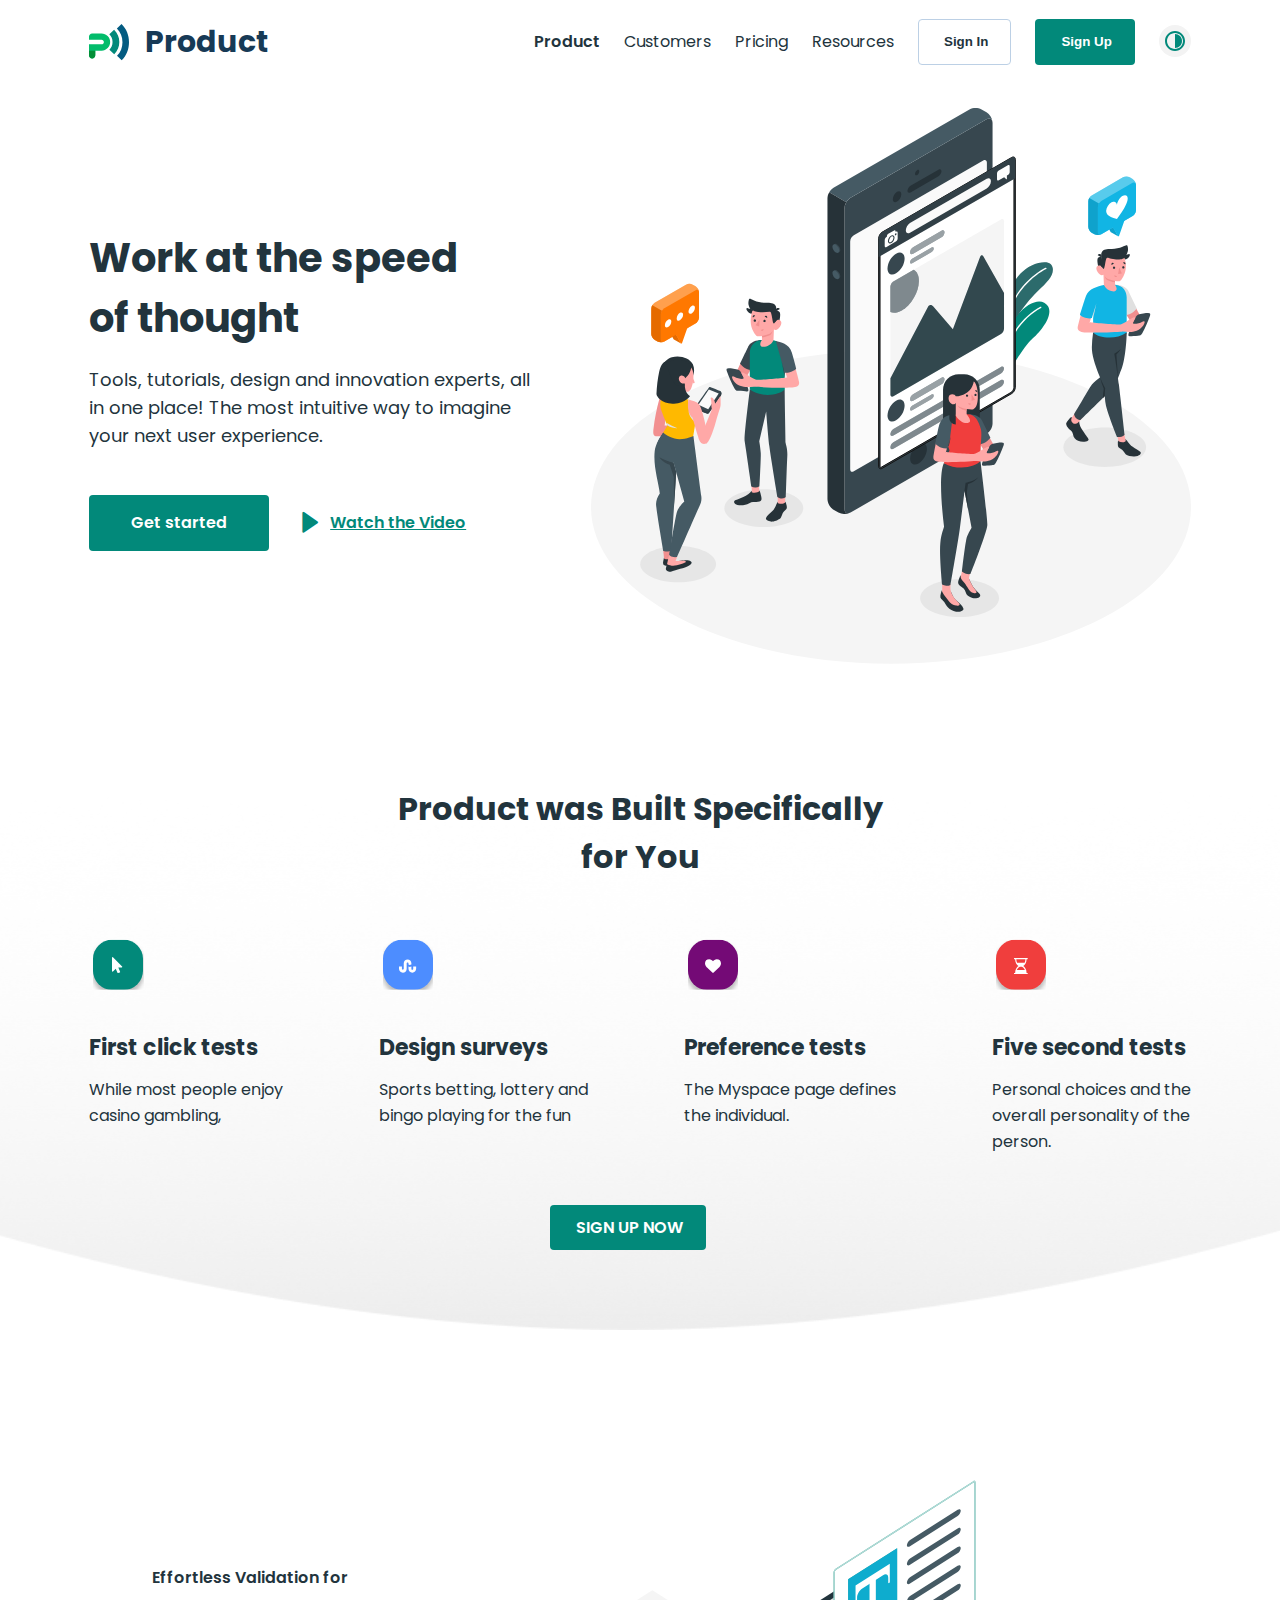
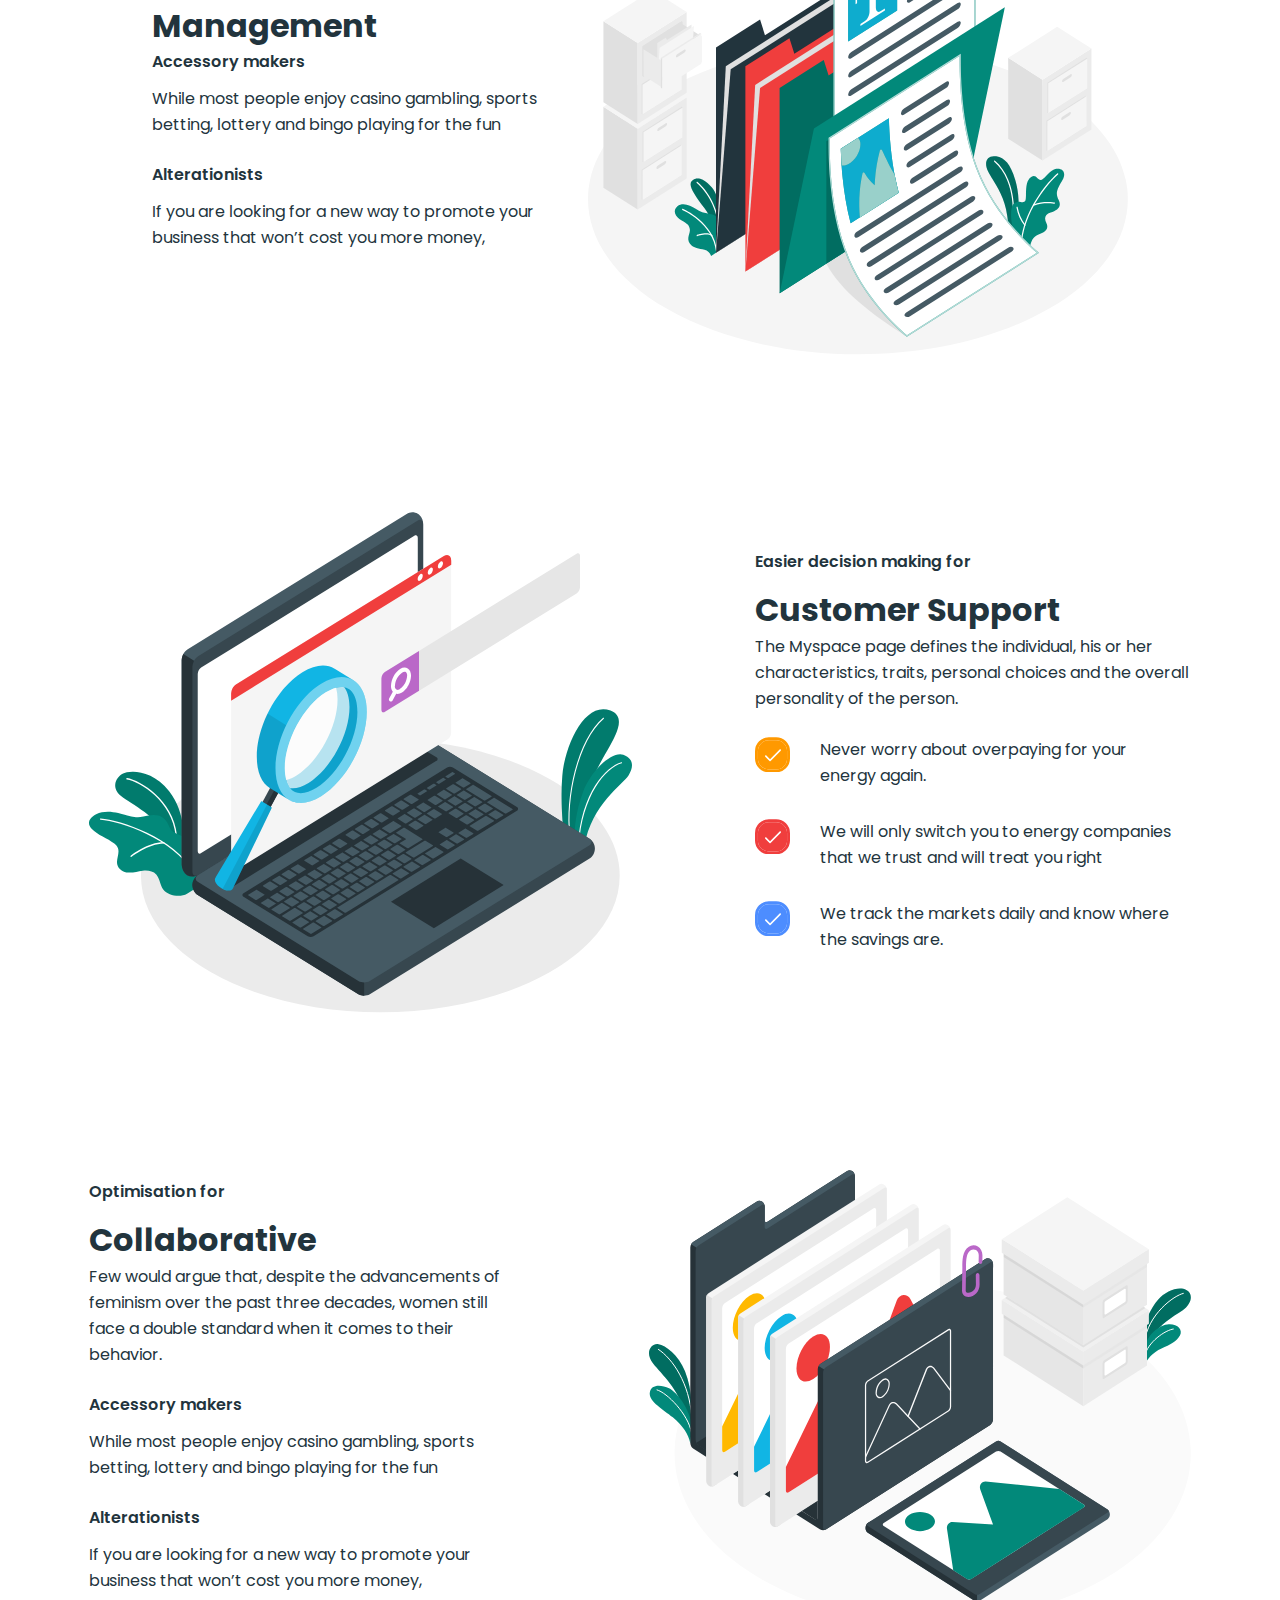
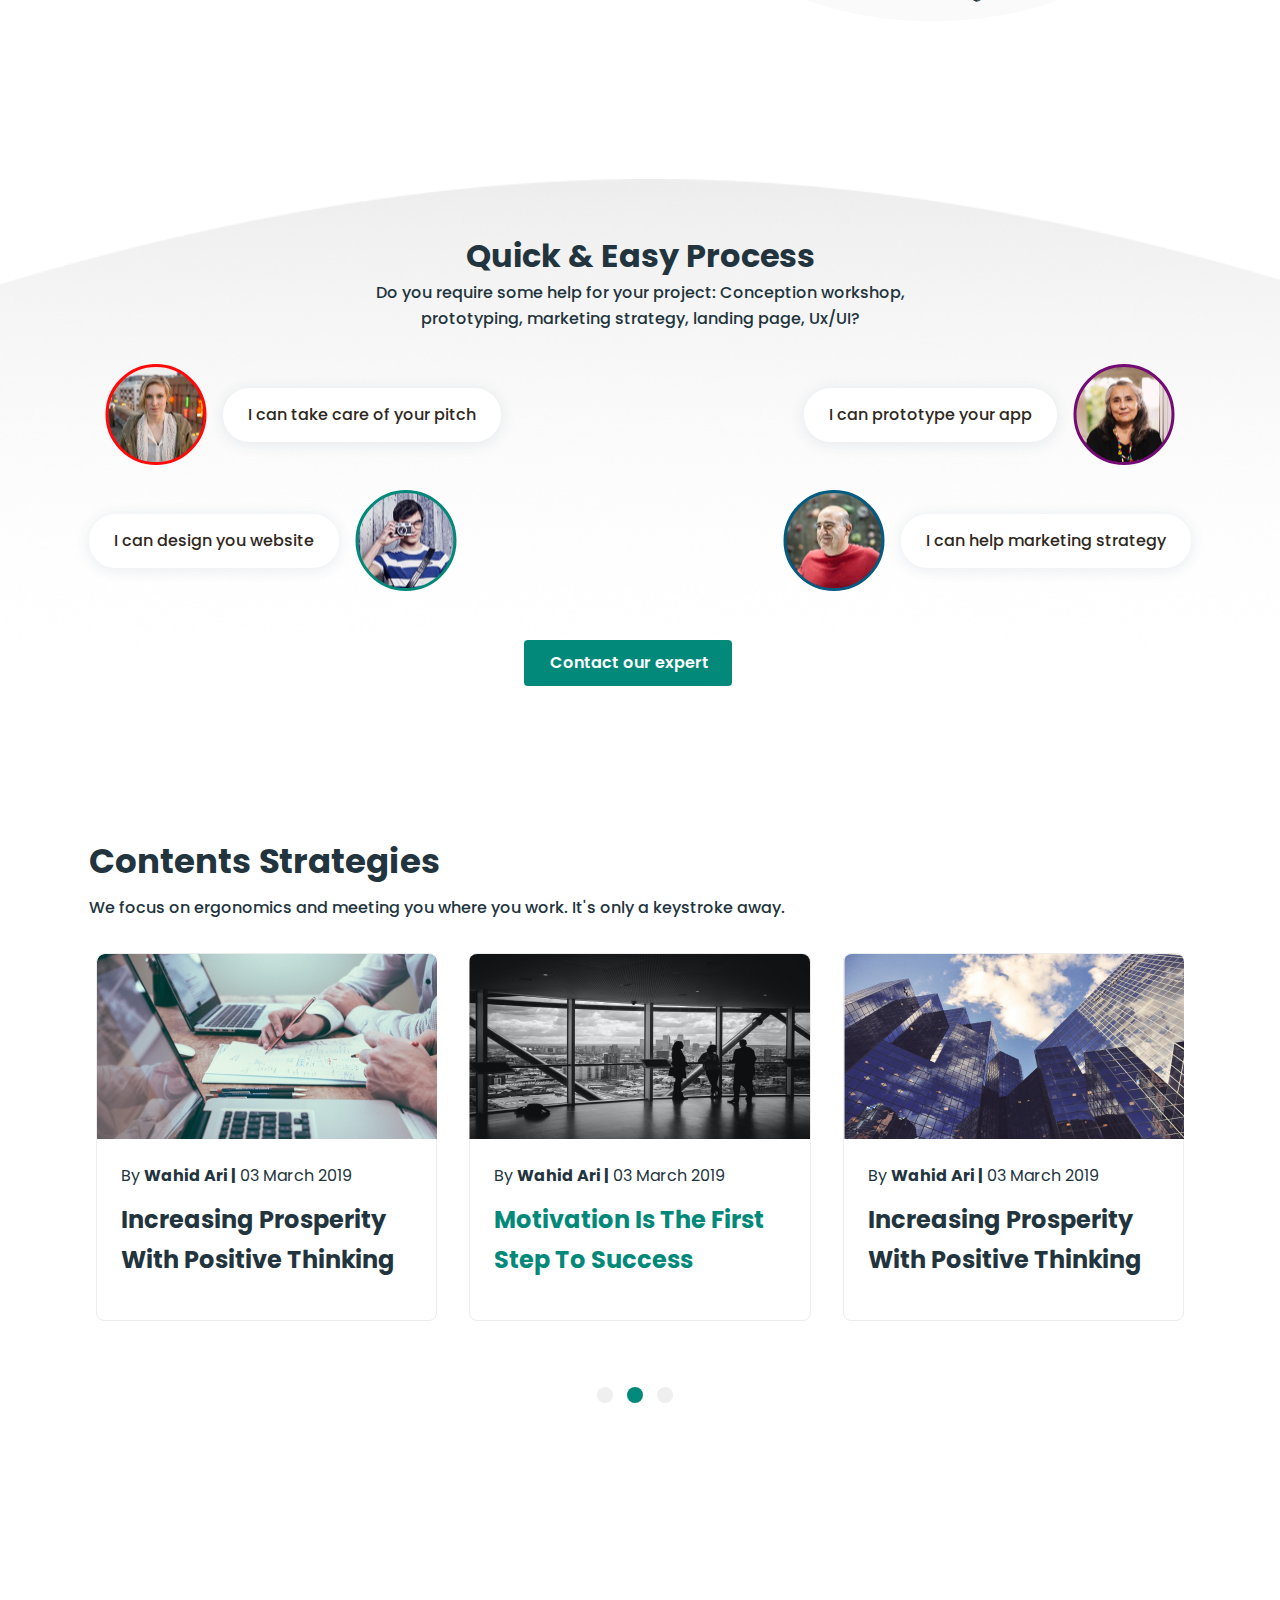
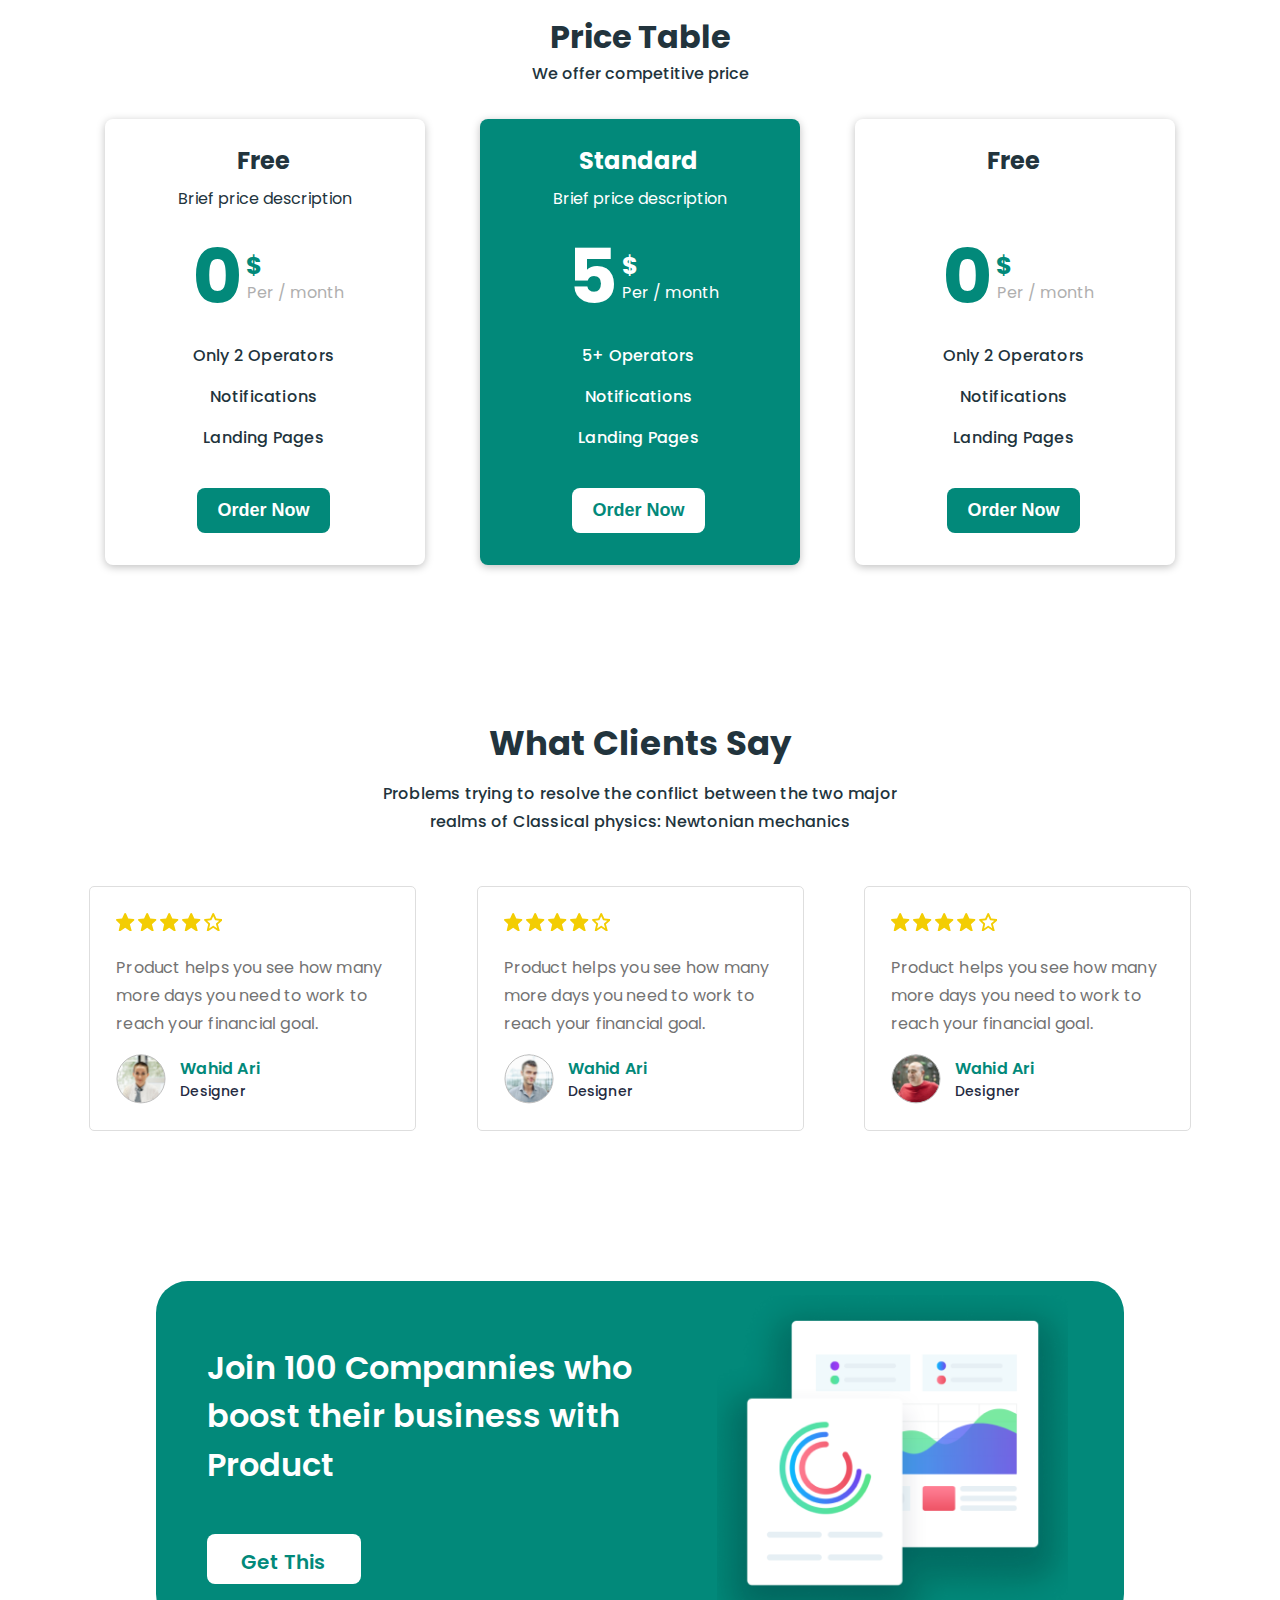
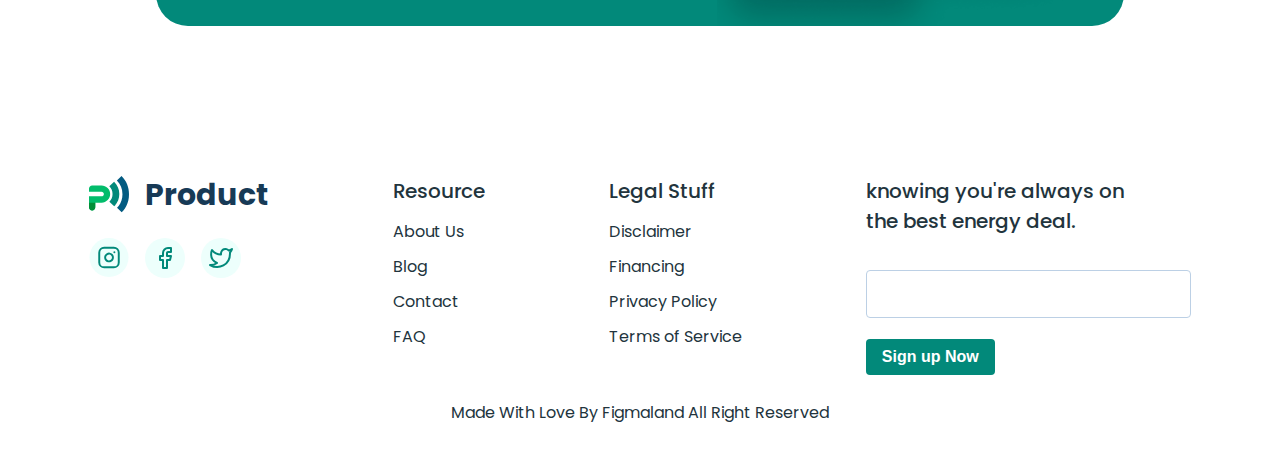
==== commit 8301613c: "full end" ====
--- a/index.html
+++ b/index.html
@@ -291,9 +291,156 @@
       
     </section>
 
+    <section id="client" class="client">
+      <div class="container">
+        <div class="client__text__wrapper">
+          <h4 class="client__title">What Clients Say</h4>
+          <p class="client__text">Problems trying to resolve the conflict between 
+            the two major realms of Classical physics: Newtonian mechanics </p>
+        </div>
+        <ul class="client__list row between">
+
+          <li class="client__item">
+            <div class="client__inner">
+              <p class="client__sub__text">Product helps you see how many  more days you need to work to reach your financial goal.</p>
+              <div class="row middle">
+                <img class="client__img" src="images/designer.svg" alt="designer" width="50" height="50">
+                <div>
+                  <span class="client__name">Wahid Ari</span>
+                  <p class="client__job">Designer</p>
+                </div>
+              </div>
+            </div>
+          </li>
+
+          <li class="client__item">
+            <div class="client__inner">
+              <p class="client__sub__text">Product helps you see how many  more days you need to work to reach your financial goal.</p>
+              <div class="row middle">
+                <img class="client__img" src="images/client-2.svg" alt="client-2" width="50" height="50">
+                <div>
+                  <span class="client__name">Wahid Ari</span>
+                  <p class="client__job">Designer</p>
+                </div>
+              </div>
+            </div>
+          </li>
+
+          <li class="client__item">
+            <div class="client__inner">
+              <p class="client__sub__text">Product helps you see how many  more days you need to work to reach your financial goal.</p>
+              <div class="row middle">
+                <img class="client__img" src="images/client-3.svg" alt="client-3" width="50" height="50">
+                <div>
+                  <span class="client__name">Wahid Ari</span>
+                  <p class="client__job">Designer</p>
+                </div>
+              </div>
+            </div>
+          </li>
+
+        </ul>
+      </div>
+
+    </section>
+
+    <section id="company" class="company">
+      <div class="container">
+        <div class="company__inner row">
+          <div class="row middle company__wrapper">
+            <div>
+              <h4 class="company__title">Join 100 Compannies who boost their business with Product </h4>
+              <a class="company__link" href="#">Get This</a>
+            </div>
+            <img class="company__img" src="images/company-img.png" alt="company-img">
+          </div>
+
+        </div>
+      </div>
+
+    </section>
     
   </main>
 
+  <footer class="site-footer footer">
+    <div class="container">
+      <div class="row between footer__inner">
+        <div class="footer__wrapper">
+          <a class="row middle footer__logo__link" href="#">
+            <img class="footer__logo" src="images/main-logo.svg" alt="main-logo"><span class="footer__logo__text">Product</span>
+          </a>
+          <ul class="footer__list row  middle">
+            <li class="footer__item">
+              <a href="#"><img src="images/instagram.svg" alt="instagram" width="40" height="40"></a>
+            </li>
+
+            <li class="footer__item">
+              <a href="#"><img src="images/facebook.svg" alt="facebook" width="40" height="40"></a>
+            </li>
+
+            <li class="footer__item">
+              <a href="#"><img src="images/twitter.svg" alt="twitter" width="40" height="40"></a>
+            </li>
+          </ul>
+        </div>
+        <div>
+          <h5 class="footer__title">Resource</h5>
+          <nav>
+            <ul class="footer__nav__list foot-nav">
+              <li class="foot-nav__item">
+                <a class="foot-nav__link" href="#">About Us</a>
+              </li>
+
+              <li class="foot-nav__item">
+                <a class="foot-nav__link" href="#">Blog</a>
+              </li>
+
+              <li class="foot-nav__item">
+                <a class="foot-nav__link" href="#">Contact</a>
+              </li>
+
+              <li class="foot-nav__item">
+                <a class="foot-nav__link" href="#">FAQ</a>
+              </li>
+            </ul>
+          </nav>
+        </div>
+
+        <div>
+          <h5 class="footer__title">Legal Stuff</h5>
+          <nav>
+            <ul class="footer__nav__list foot-nav">
+              <li class="foot-nav__item">
+                <a class="foot-nav__link" href="#">Disclaimer </a>
+              </li>
+
+              <li class="foot-nav__item">
+                <a class="foot-nav__link" href="#">Financing </a>
+              </li>
+
+              <li class="foot-nav__item">
+                <a class="foot-nav__link" href="#">Privacy Policy</a>
+              </li>
+
+              <li class="foot-nav__item">
+                <a class="foot-nav__link" href="#">Terms of Service</a>
+              </li>
+            </ul>
+          </nav>
+        </div>
+        <div>
+          <p class="footer__text">knowing you're always on the best energy deal.</p>
+          <form action="#">
+            <input class="footer__input" type="text" name="name"><br>
+            <button class="footer__btn" type="submit">Sign up Now</button>
+          </form>
+        </div>
+      </div>
+      <p class="footer__reserved">Made With Love By Figmaland All Right Reserved</p>
+    </div>
+
+  </footer>
+
   <script src="js/main.js"></script>
 </body>
 
--- a/css/style.css
+++ b/css/style.css
@@ -44,13 +44,13 @@
 .site-header {
   padding-top: 19px;
 }
-.header__logo__link{
+.header__logo__link, .footer__logo__link{
   text-decoration: none;
 }
 .none{
   display: none;
 }
-.header__logo__text {
+.header__logo__text, .footer__logo__text {
   margin-left: 16px;
   font-weight: 700;
   font-size: 30px;
@@ -475,6 +475,9 @@
 
 /* PRICE START  */
 
+.price{
+  margin-bottom: 150px;
+}
 .price__list {
   list-style: none;
 }
@@ -575,6 +578,298 @@
   color: var(--white-color);
 }
 
+/* PRICE END  */
+
+/* CLIENT START  */
+
+.client{
+  margin-bottom: 150px;
+}
+.client__text__wrapper {
+  margin: 0 auto;
+  text-align: center;
+}
+.client__title {
+  font-size: 34px;
+  line-height: 57px;
+  letter-spacing: 0.2px;
+  color: var(--text-color);
+  margin-bottom: 8px;
+}
+.client__text {
+  letter-spacing: 0.2px;
+  color: var(--text-color);
+  font-weight: 500;
+  line-height: 28px;
+  width: 537px;
+  margin: 0 auto;
+  margin-bottom: 50px;
+}
+.client__list {
+  list-style: none;
+}
+.client__item {
+  width: 327px;
+  border: 1px solid #dedede;
+  border-radius: 5px;
+  background-color: var(--white-color);
+}
+.client__inner {
+  padding: 26px;
+}
+.client__inner::before{
+  content: "";
+  width: 106px;
+  height: 18px;
+  background-image: url('../images/stars.svg');
+  display: inline-block;
+  margin-bottom: 16px;
+}
+.client__sub__text {
+  line-height: 28px;
+  letter-spacing: 0.2px;
+  color: #737373;
+  margin-bottom: 16px;
+}
+.client__img {
+  margin-right: 14px;
+}
+.client__name {
+  font-weight: 600;
+  line-height: 24px;
+  letter-spacing: 0.2px;
+  color: #02897a;
+}
+.client__job {
+  font-weight: 500;
+  font-size: 14px;
+  letter-spacing: 0.2px;
+  color: #252b42;
+}
+
+/* CLIENTS END  */
+
+/* COMPANY START  */
+
+.company{
+  margin-bottom: 150px;
+}
+.company__inner{
+  width: 968px;
+  padding: 14px 36px 0px 51px;
+  background-color: var(--primary-color);
+  border-radius: 32px;
+  margin: 0 auto;
+}
+.company__title {
+  font-weight: 600;
+  font-size: 32px;
+  line-height: 151.4%;
+  color: var(--white-color);
+  width: 510px;
+  margin-bottom: 58px;
+}
+.company__link {
+  text-decoration: none;
+  font-weight: 600;
+  font-size: 20px;
+  color: var(--primary-color);
+  background-color: var(--white-color);
+  padding: 13px 35px 7px 33px;
+  border-radius: 8px;
+  transition: all 0.4s ease;
+  border: 1px solid transparent;
+}
+.company__link:hover{
+  background-color: var(--primary-color);
+  color: var(--white-color);
+  border: 1px solid #bcd0e5;
+}
+.company__img {
+  width: 351px;
+  height: 331px;
+  object-fit: cover;
+}
+
+/* COMPANY END  */
+
+/* FOOTER START  */
+
+.footer{
+  padding-bottom: 46px;
+}
+.footer__list{
+  list-style: none;
+}
+.footer__logo__link{
+  margin-bottom: 25px;
+}
+.footer__item:not(:last-child){
+  margin-right: 16px;
+}
+.footer__title {
+  font-weight: 500;
+  font-size: 20px;
+  color: var(--text-color);
+  margin-bottom: 8px;
+}
+.footer__nav__list {
+  list-style: none;
+}
+.foot-nav__link {
+  text-decoration: none;
+  line-height: 35px;
+  color: var(--text-color);
+  position: relative;
+  padding-bottom: 5px;
+}
+.foot-nav__link:hover{
+  color: var(--primary-color);
+}
+.footer__text {
+  font-weight: 500;
+  font-size: 20px;
+  line-height: 30px;
+  color: var(--text-color);
+  width: 280px;
+  margin-bottom: 34px;
+}
+.footer__input {
+  width: 325px;
+  height: 48px;
+  border: 1px solid #bcd0e5;
+  border-radius: 4px;
+  padding: 0 15px;
+  margin-bottom: 21px;
+}
+.footer__input:focus{
+  outline: none;
+}
+.footer__btn {
+  border: none;
+  background-color: var(--primary-color);
+  color: var(--white-color);
+  font-weight: bold;
+  font-size: 16px;
+  padding: 8px 15px;
+  cursor: pointer;
+  border-radius: 4px;
+  margin-bottom: 25px;
+  border: 1px solid transparent;
+  transition: all 0.4s ease;
+}
+.footer__btn:hover{
+  background-color: var(--white-color);
+  color: var(--primary-color);
+  border: 1px solid #bcd0e5;
+}
+.footer__reserved{
+  text-align: center;
+  color: var(--text-color);
+}
+
+/* FOOTER RESPONSIVE START  */
+
+@media screen and (max-width: 770px) {
+  .footer__inner{
+    flex-direction: column;
+    text-align: center;
+    align-items: center;
+  }
+  .footer__wrapper{
+    margin: 0 auto;
+    margin-bottom: 31px;
+  }
+  .foot-nav__item:last-child{
+    margin-bottom: 32px;
+  }
+  .footer__btn{
+    margin-bottom: 44px;
+  }
+  .footer__text{
+    margin-bottom: 34px;
+  }
+  .footer__input{
+    margin-top: 34px;
+  }
+  .footer__reserved{
+    width: 100%;
+    white-space: nowrap;
+    font-size: 14px;
+  }
+
+  .footer__text{
+    margin: 0 auto;
+  }
+  
+}
+
+
+/* COMPANY RESPONSIVE START  */
+
+@media screen and (max-width: 995px) {
+  .company__link{
+    margin-bottom: 42px;
+    display: inline-block;
+  }
+  .company__inner{
+    width: 100%;
+    padding: 20px 0;
+  }
+  .company__title{
+    width: 100%;
+    display: flex;
+    flex-wrap: wrap;
+    font-size: 28px;
+  }
+  .company__wrapper{
+    flex-direction: column;
+    margin: 0 auto;
+    text-align: center;
+  }
+  .company{
+    margin-bottom: 100px;
+    padding: 0 15px;
+  }
+}
+
+/* COMPANY RESPONSIVE END  */
+
+
+
+/* CLIENTS RESPONSIVE START  */
+
+@media screen and (max-width: 1030px) {
+  .client__list{
+    flex-direction: column;
+    align-items: center;
+  }
+  .client__item{
+    margin-bottom: 32px;
+  }
+}
+@media screen and (max-width: 800px) {
+  .client__list{
+    flex-direction: column;
+    align-items: center;
+    width: 100%;
+    margin: 0 auto;
+  }
+  .client__text__wrapper{
+    width: 100%;
+    margin: 0 auto;
+  }
+  .client__text{
+    width: 100%;
+  }
+  .client{
+    margin-bottom: 100px;
+  }
+}
+
+/* CLIENT RESPONSIVE END  */
+
+
 /* PRICE RESPONSIVE START  */
 
 @media screen and (max-width: 1102px) {
@@ -595,8 +890,13 @@
   .price__text{
     width: 100%;
   }
-  
-}
+  .price{
+    margin-bottom: 90px;
+  }
+}
+
+/* PRICE RESPONSIVE END  */
+
 
 /* STRATEGY RESPONSIVE START  */
 
@@ -648,7 +948,9 @@
   .strategy{
     display: flex;
     flex-direction: column;
-  }
+    margin-bottom: -60px;
+  }
+  
   
 }
 
@@ -923,6 +1225,11 @@
       color: var(--text-color);
       display: block;
     }
+    .header__dark__btn{
+      position: absolute;
+      right: 15%;
+      top: -30px;
+    }
     .hero__img{
       width: 100%;
       height: 100%;
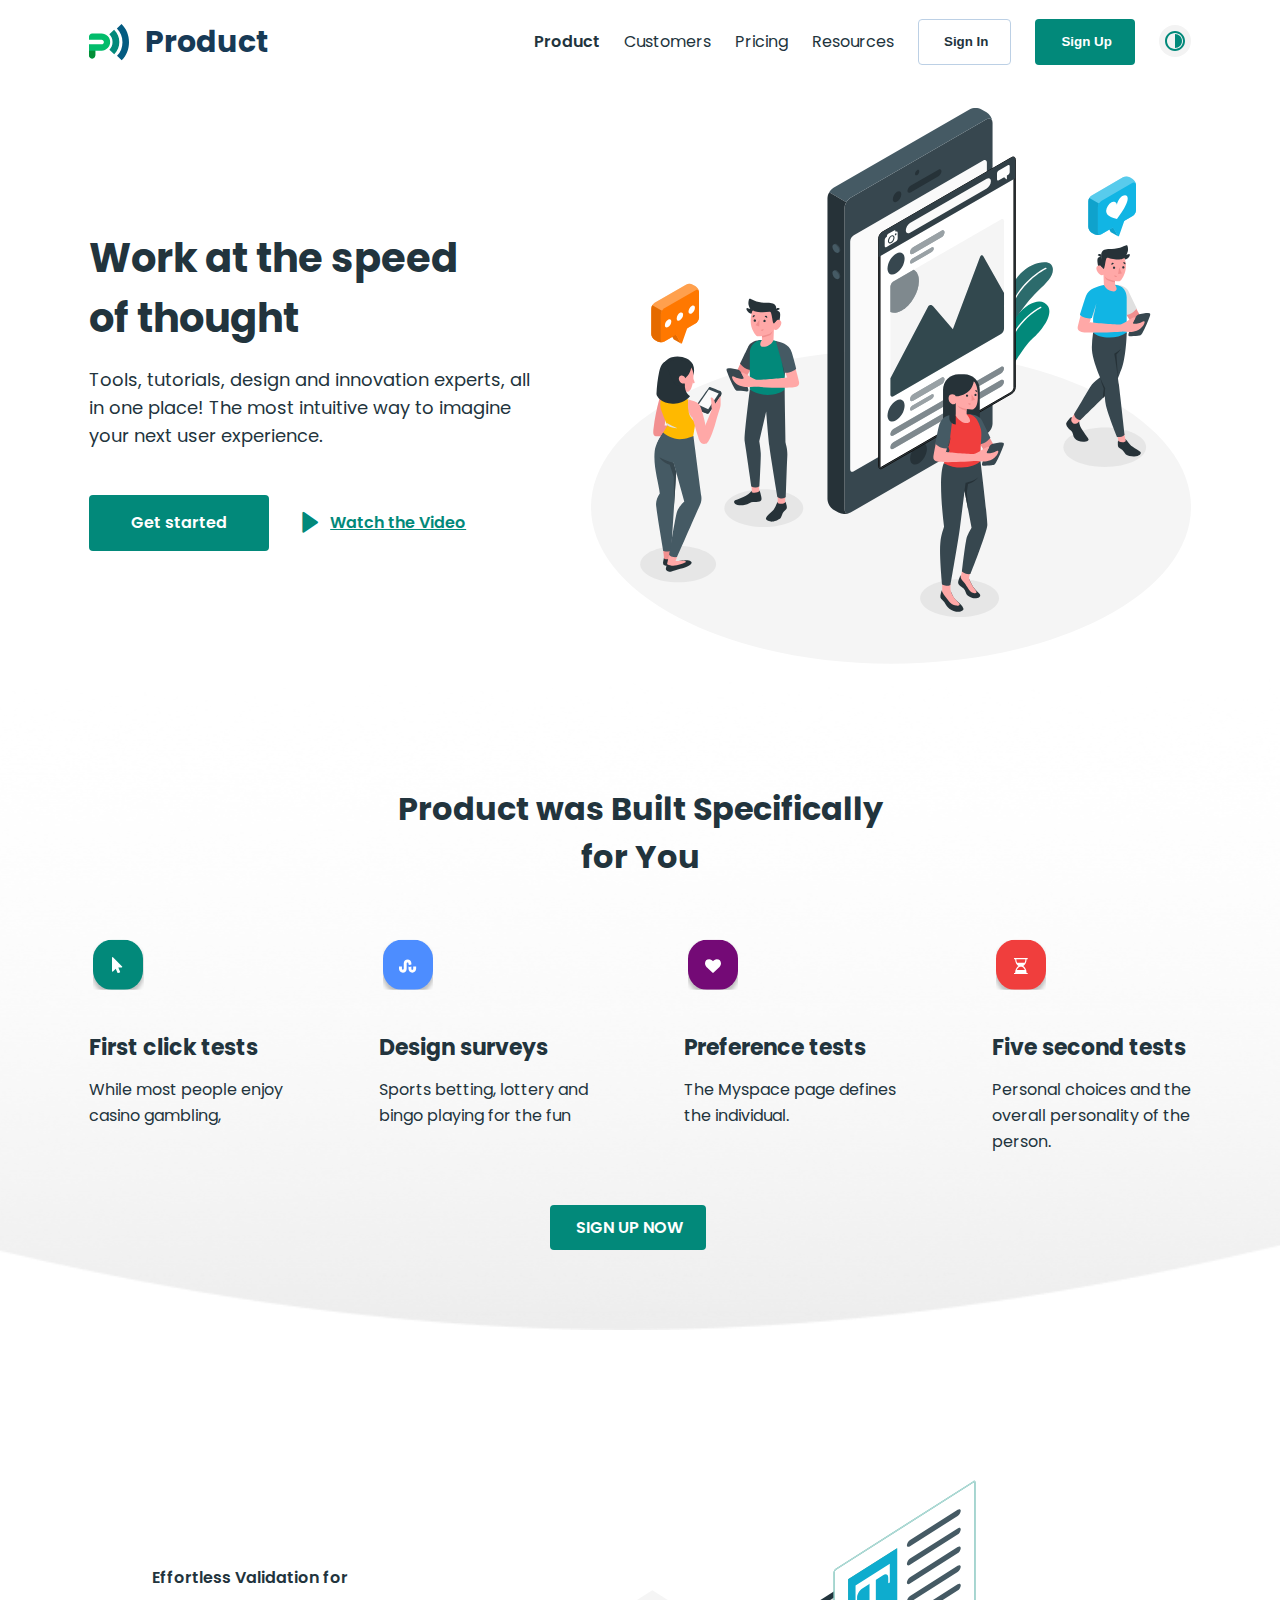
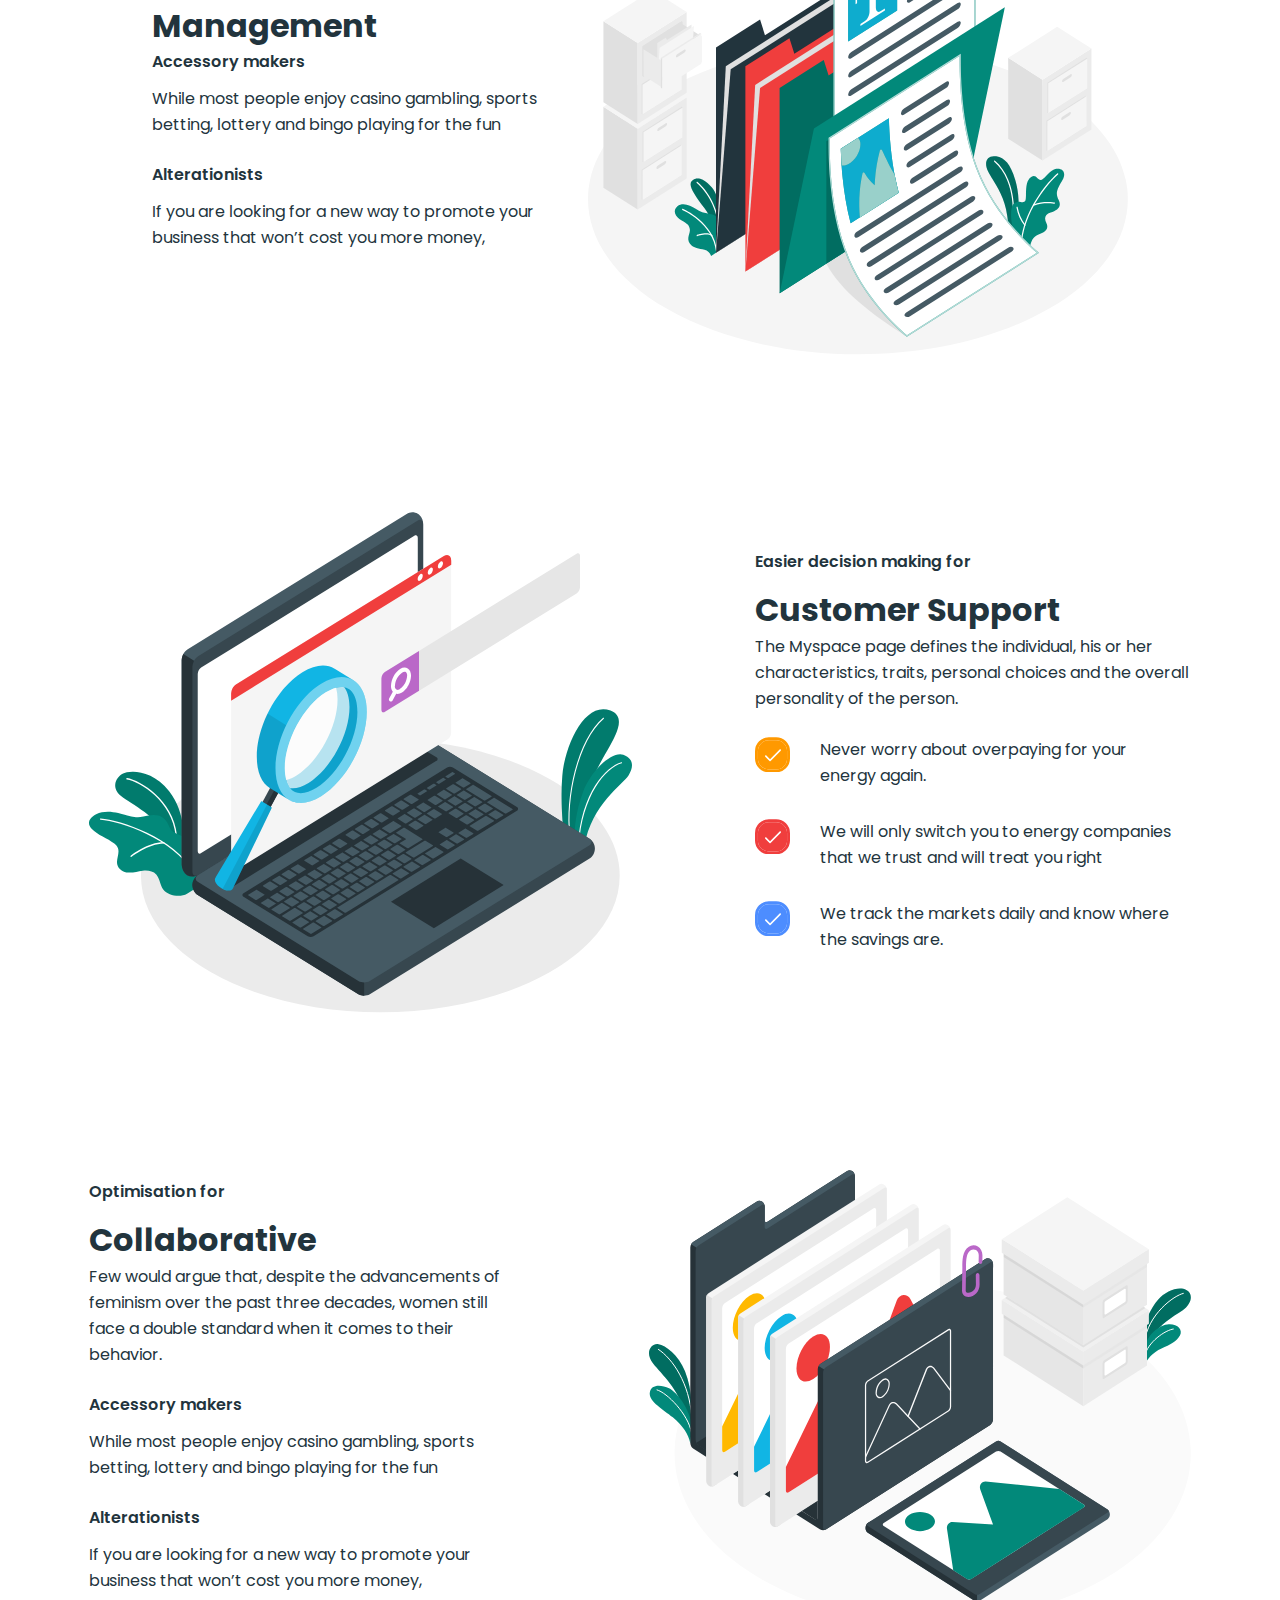
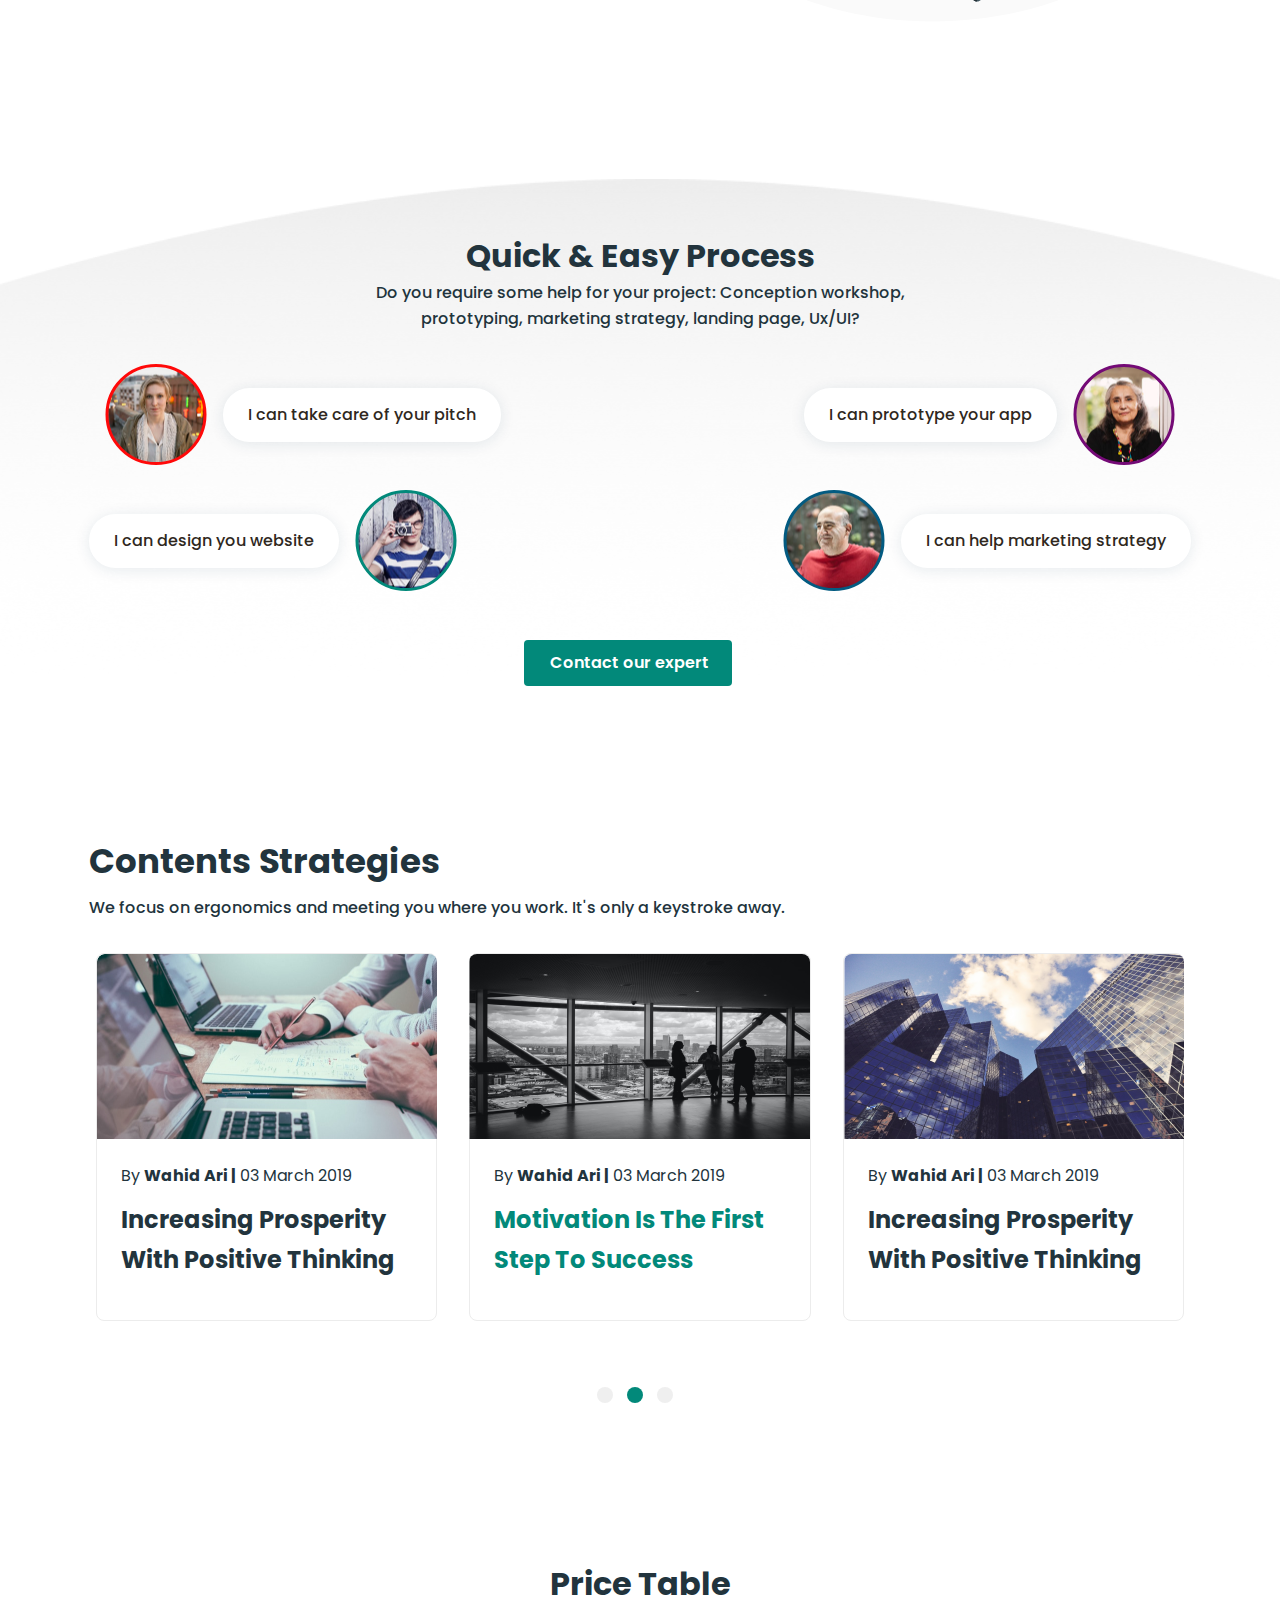
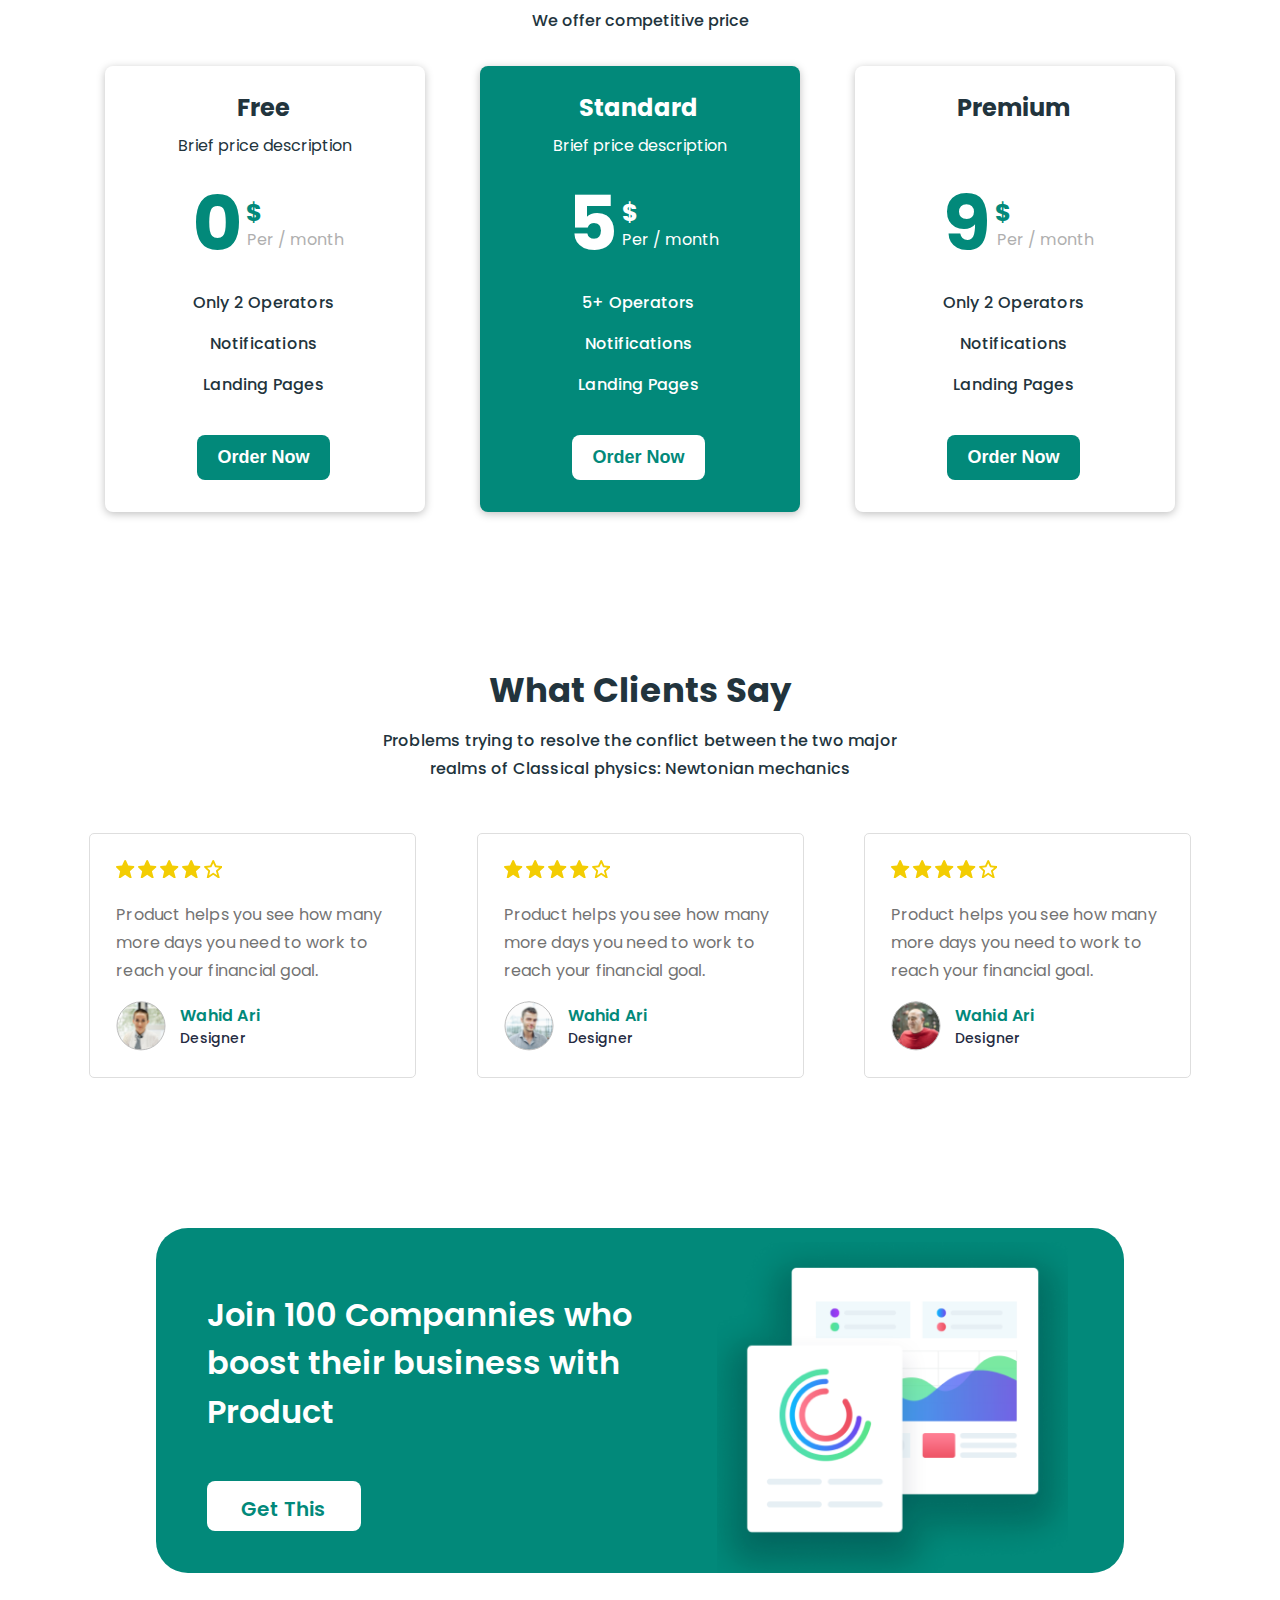
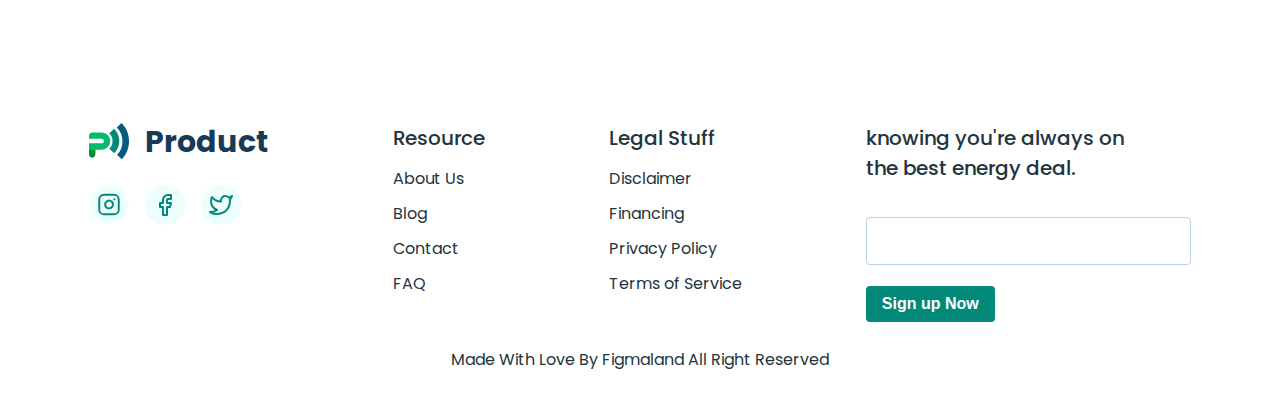
==== commit 632c0296: "pricing" ====
--- a/index.html
+++ b/index.html
@@ -29,7 +29,7 @@
               <ul class="header__list nav row" >
                 <li class="nav__item"><a class="nav__link nav__link--active" href="#">Product </a></li>
                 <li class="nav__item"><a class="nav__link nav__link--hover" href="#">Customers</a></li>
-                <li class="nav__item"><a class="nav__link nav__link--hover" href="#">Pricing</a></li>
+                <li class="nav__item"><a class="nav__link nav__link--hover" href="price.html">Pricing</a></li>
                 <li class="nav__item"><a class="nav__link nav__link--hover" href="#">Resources</a></li>
               </ul>
                 <button class="header__signin__btn header__btn">Sign In</button>
@@ -276,9 +276,9 @@
 
           <li class="price__item">
             <div class="price__inner">
-              <h5 class="price__free">Free</h5>
+              <h5 class="price__free">Premium</h5>
               <p class="price__desc price__text--active">Brief price description</p>
-              <p class="price__month row middle between "><span class="price__dollar">0</span><span class="price__icon">$</span>  <span class="price__month__text">Per / month</span> </p>
+              <p class="price__month row middle between "><span class="price__dollar">9</span><span class="price__icon">$</span>  <span class="price__month__text">Per / month</span> </p>
               <p class="price__notification price__notification--line">Only 2 Operators</p>
               <p class="price__notification price__notification--line">Notifications</p>
               <p class="price__notification price__notification--margin">Landing Pages</p>
--- a/css/style.css
+++ b/css/style.css
@@ -10,21 +10,30 @@
 :root{
   --primary-color: #02897a;
   --text-color: #22343d;
+
   --white-color: #fff;
   --body-color: #fff;
+
   --btn-color: #173a56;
   --bg-light: url('../images/bg-img.png');
+
   --expert-light-img: url('../images/expert-light-img.png');
   --black-color:#22343d; 
+
   --border-color: #ececec;
+  --enterprise-bg-color: linear-gradient(180deg, #f7f7f7 0%, rgba(247, 247, 247, 0) 100%);
+
 }
 .dark{
   --body-color: #1f2e35;
   --text-color: #fff;
+
   --btn-color: #fff;
   --bg-light: url('../images/dark-bg.png');
+
   --expert-light-img: url('../images/expert-dark-img.png');
   --border-color: #1f2e35;
+  --enterprise-bg-color: #22343d;
 }
 html{
   scroll-behavior: smooth;
@@ -123,16 +132,10 @@
   display: none;
   color: var(--text-color);
 }
-.burger-btn:hover{
-  box-shadow: rgba(100, 100, 111, 0.2) 0px 7px 29px 0px;
-}
 
 
 /* HERO START  */
 
-#hero{
-  padding-bottom: 114px;
-}
 .hero-content {
   padding-top: 43px;
 }
@@ -183,6 +186,7 @@
 
 #product{
   padding-bottom: 90px;
+  padding-top: 114px;
   background-image: var(--bg-light);
   background-size: cover;
   background-position: center center;
@@ -477,6 +481,9 @@
 
 .price{
   margin-bottom: 150px;
+}
+.price--secodnpage{
+  padding-top: 50px;
 }
 .price__list {
   list-style: none;
@@ -577,8 +584,149 @@
   background-color: var(--primary-color);
   color: var(--white-color);
 }
+.price__text__wrapper{
+  padding-top: 0;
+}
+.price__title--secondpage{
+  font-weight: 600;
+  font-size: 24px;
+  line-height: 36px;
+  text-transform: uppercase;
+  padding-bottom: 32px;
+}
+.price__second__page__text{
+  font-weight: bold;
+  font-size: 40px;
+  line-height: 60px;
+  color: var(--text-color);
+  margin-bottom: 16px;
+}
+.price__second__page__desc{
+  color: var(--text-color);
+  font-weight: 500;
+  margin-bottom: 49px;
+}
 
 /* PRICE END  */
+
+/* ENTERPRICE START  */
+
+.enterprise{
+  background: var(--enterprise-bg-color);
+  margin-bottom: 150px;
+}
+.enterprise__inner {
+  text-align: center;
+  padding-top: 53px;
+  padding-bottom: 62px;
+}
+.enterprise__title, .stats__title {
+  font-weight: 600;
+  font-size: 24px;
+  color: var(--text-color);
+  margin-bottom: 16px;
+}
+.enterprise__text {
+  font-weight: bold;
+  font-size: 34px;
+  line-height: 51px;
+  color: var(--text-color);
+  margin-bottom: 8px;
+}
+.enterprise__desc {
+  color: var(--text-color);
+  margin-bottom: 32px;
+}
+.enterprise__link{
+  text-decoration: none;
+  font-weight: 600;
+  font-size: 18px;
+  color: var(--white-color);
+  background-color: var(--primary-color);
+  padding: 11px 18px;
+  border-radius: 8px;
+  display: inline-block;
+  border: 1px solid transparent;
+  transition: all 0.4s ease;
+}
+.enterprise__link:hover{
+  background-color: var(--white-color);
+  color: var(--primary-color);
+  border: 1px solid #bcd0e5;
+
+}
+
+/* ENTERPRISE END  */
+
+/* STATS START  */
+
+.stats{
+  margin-bottom: 150px;
+}
+.stats__title{
+  text-align: center;
+  font-weight: 700;
+  font-size: 34px;
+  margin-bottom: 56px;
+}
+.stats__list {
+  list-style: none;
+}
+.stats__img{
+  width: 510px;
+}
+.stats__item {
+  margin-bottom: 32px;
+}
+.stats__sub__title {
+  font-weight: 600;
+  font-size: 24px;
+  color: var(--text-color);
+  margin-bottom: 23px;
+}
+.stats__sub__title::before{
+  content: "";
+  width: 50px;
+  height: 50px;
+  background-image: url('../images/enteprenuer-img.svg');
+  display: inline-block;
+  margin-right: 14px;
+}
+.stats__sub__title--second::before{
+  background-image: url('../images/accauntants.svg');
+}
+.stats__sub__title--third::before{
+  background-image: url('../images/universities.svg');
+}
+.stats__text {
+  color: var(--text-color);
+  width: 533px;
+}
+
+@media screen and (max-width: 1095px) {
+  .stats__inner{
+    width: 100%;
+    flex-direction: column;
+    align-items: center;
+    padding: 0 15px;
+  }
+}
+@media screen and (max-width: 600px) {
+  .stats__img{
+    display: none;
+  }
+  .stats__text{
+    width: 100%;
+  }
+  .stats__img__wrapper{
+    background-image: url('../images/product-repsonsive-img.png');
+    background-repeat: no-repeat;
+    width: 352px;
+    height: 288px;
+    margin-bottom: 48px;
+  }
+  
+}
 
 /* CLIENT START  */
 
@@ -768,6 +916,8 @@
   color: var(--text-color);
 }
 
+/* FOOTER END  */
+
 /* FOOTER RESPONSIVE START  */
 
 @media screen and (max-width: 770px) {
@@ -777,7 +927,9 @@
     align-items: center;
   }
   .footer__wrapper{
-    margin: 0 auto;
+    display: flex;
+    flex-direction: column;
+    align-items: center;
     margin-bottom: 31px;
   }
   .foot-nav__item:last-child{
@@ -803,6 +955,8 @@
   }
   
 }
+
+/* FOOTER RESPONSIVE END  */
 
 
 /* COMPANY RESPONSIVE START  */
@@ -1118,18 +1272,17 @@
   }
   .hero__link{
     margin-bottom: 25px;
+    font-size: 13px;
+    margin-right: 4px;
   }
   .hero__link__wrapper{
-    display: inline-block;
+    width: 90%;
   }
   .hero__video__link{
-    display: flex;
-    text-decoration: none;
-  }
-  .bxs-right-arrow{
-    position: static;
-  }
-  
+    font-size: 12px;
+    width: 100%;
+  }
+   
 }
 @media screen and (max-width: 768px ) {
     .site-nav{
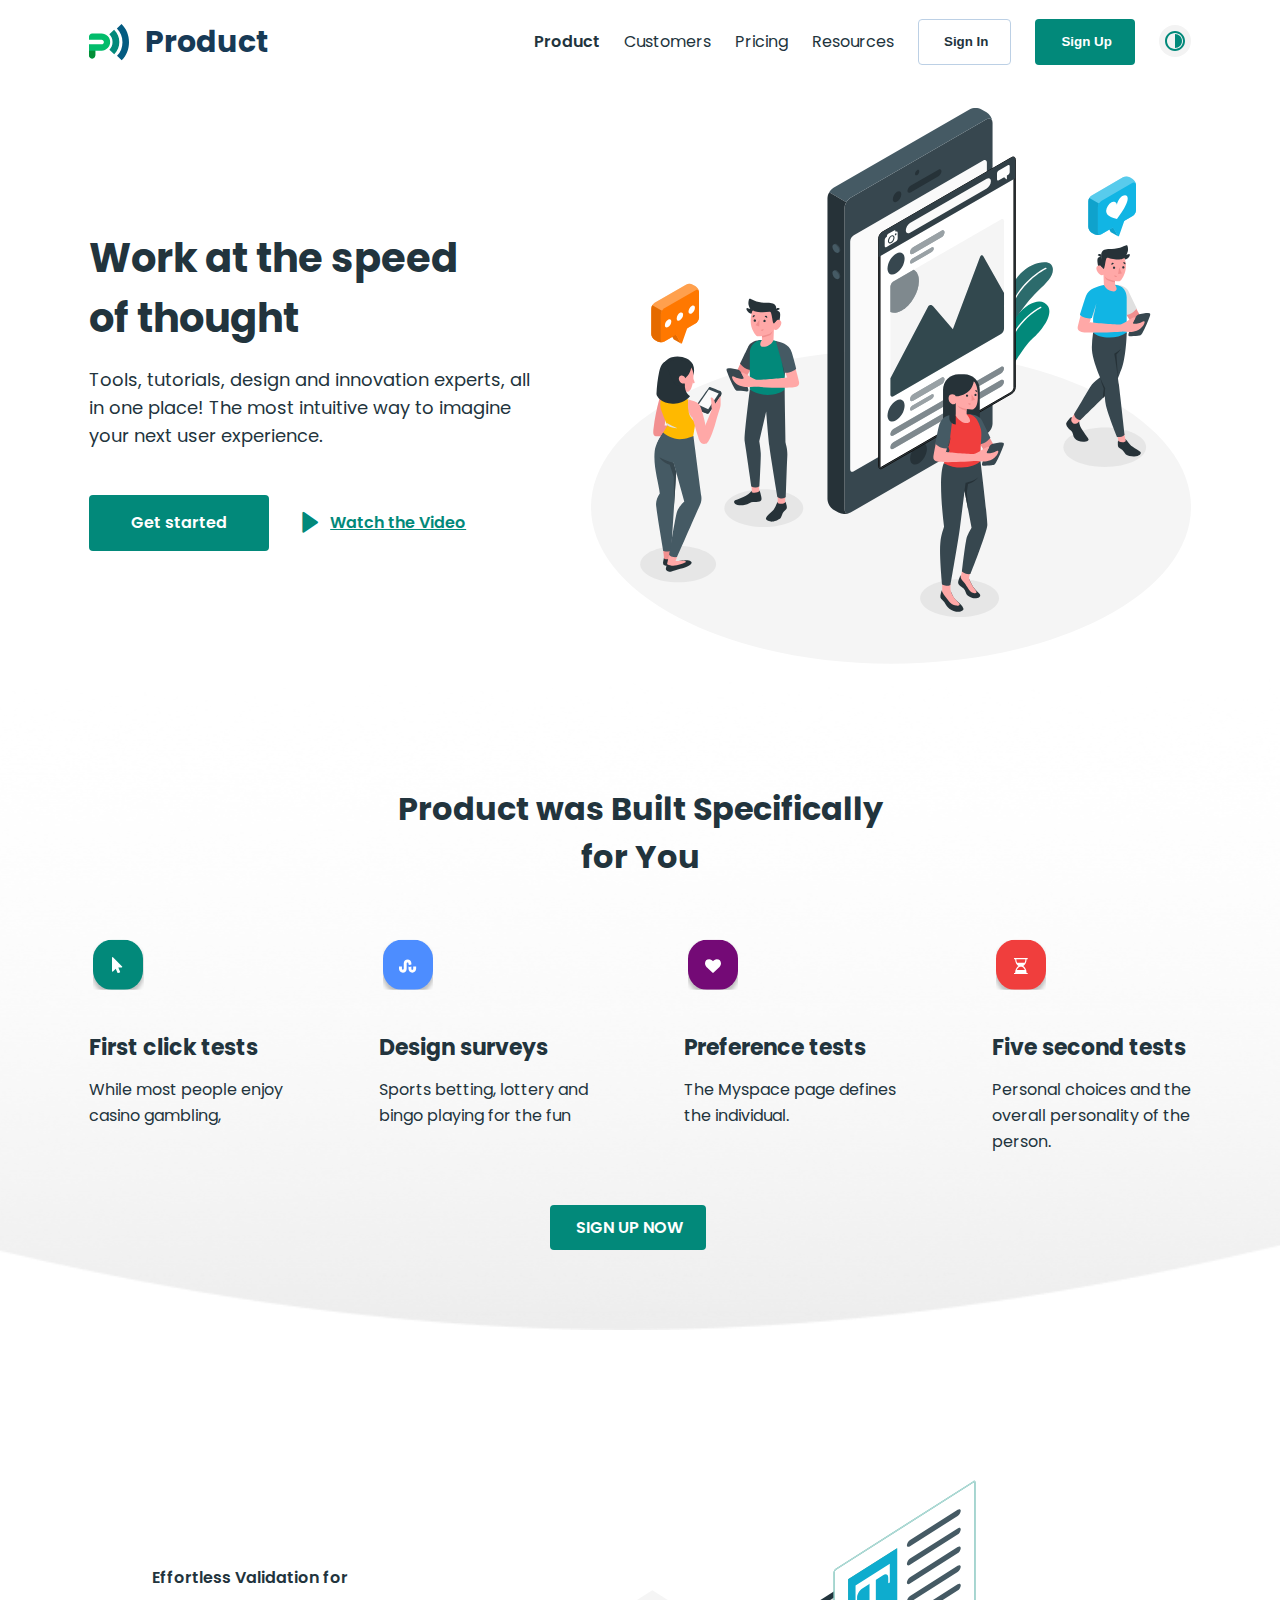
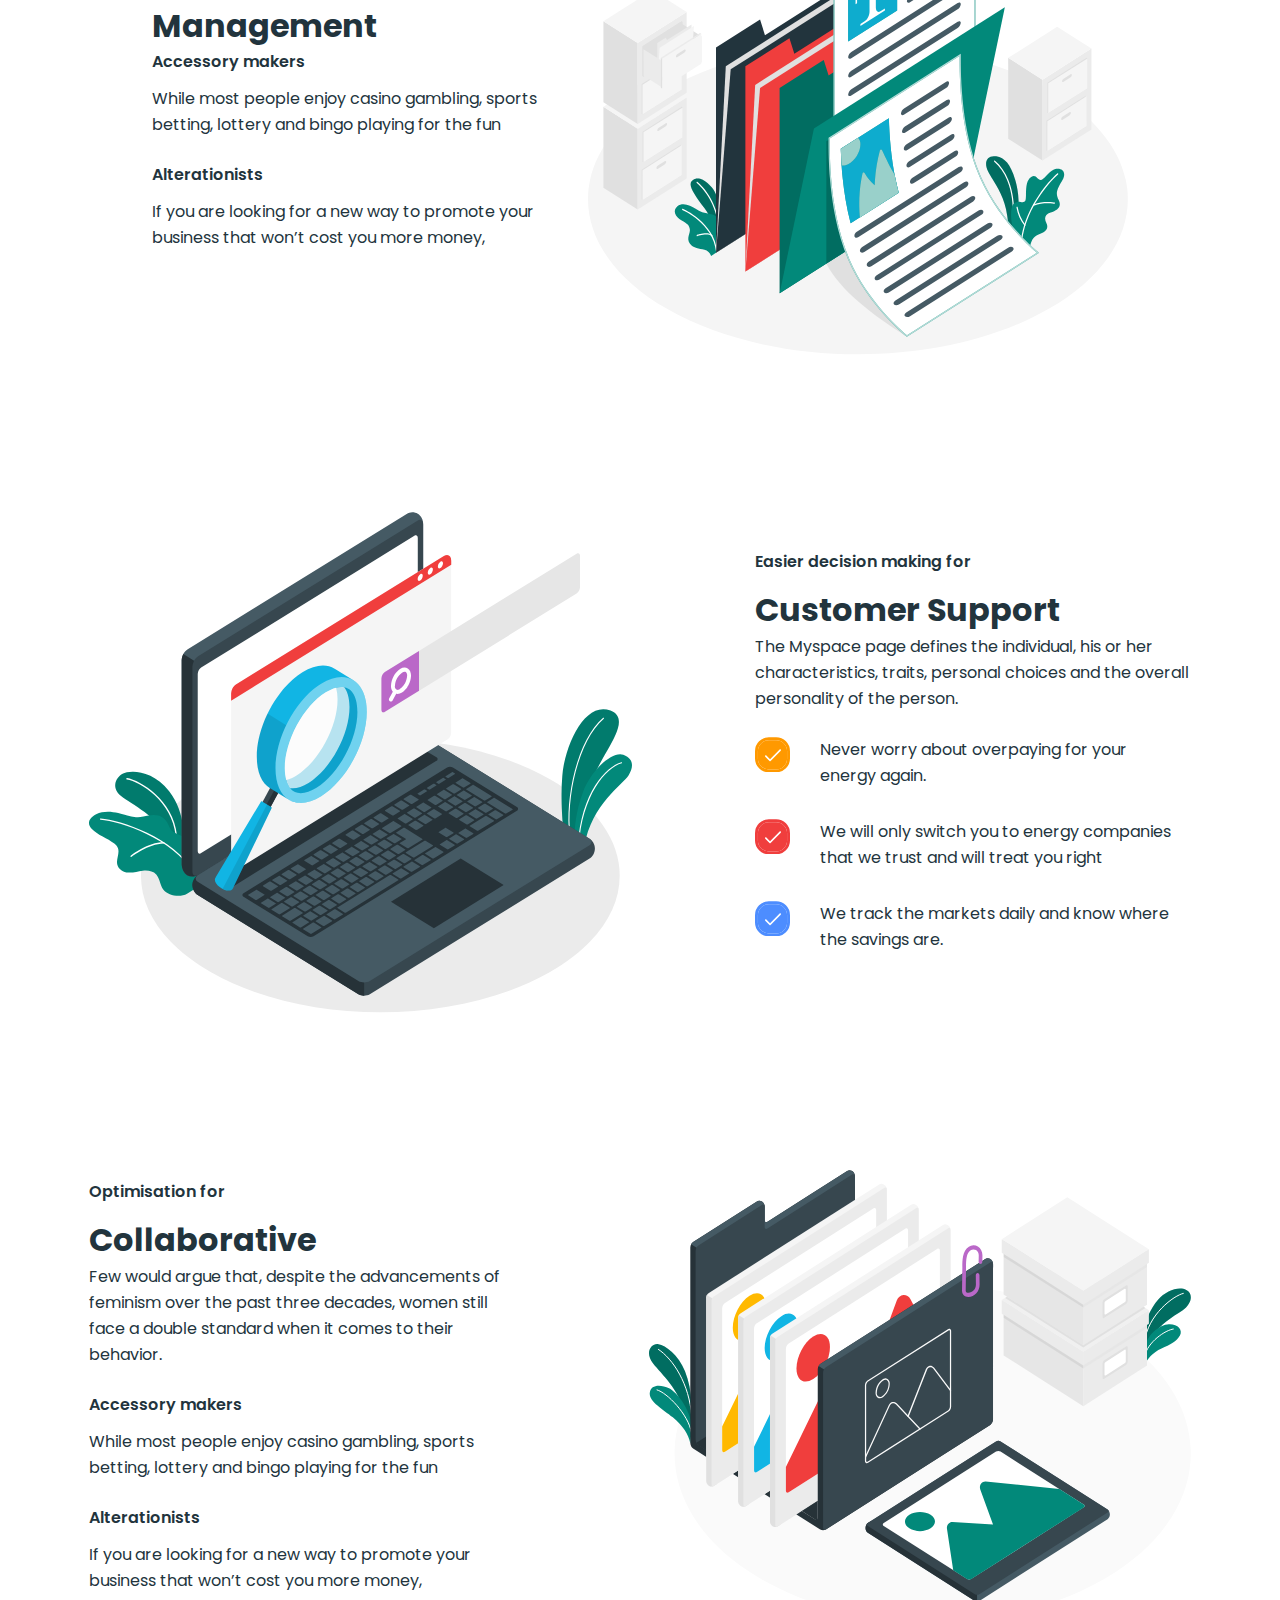
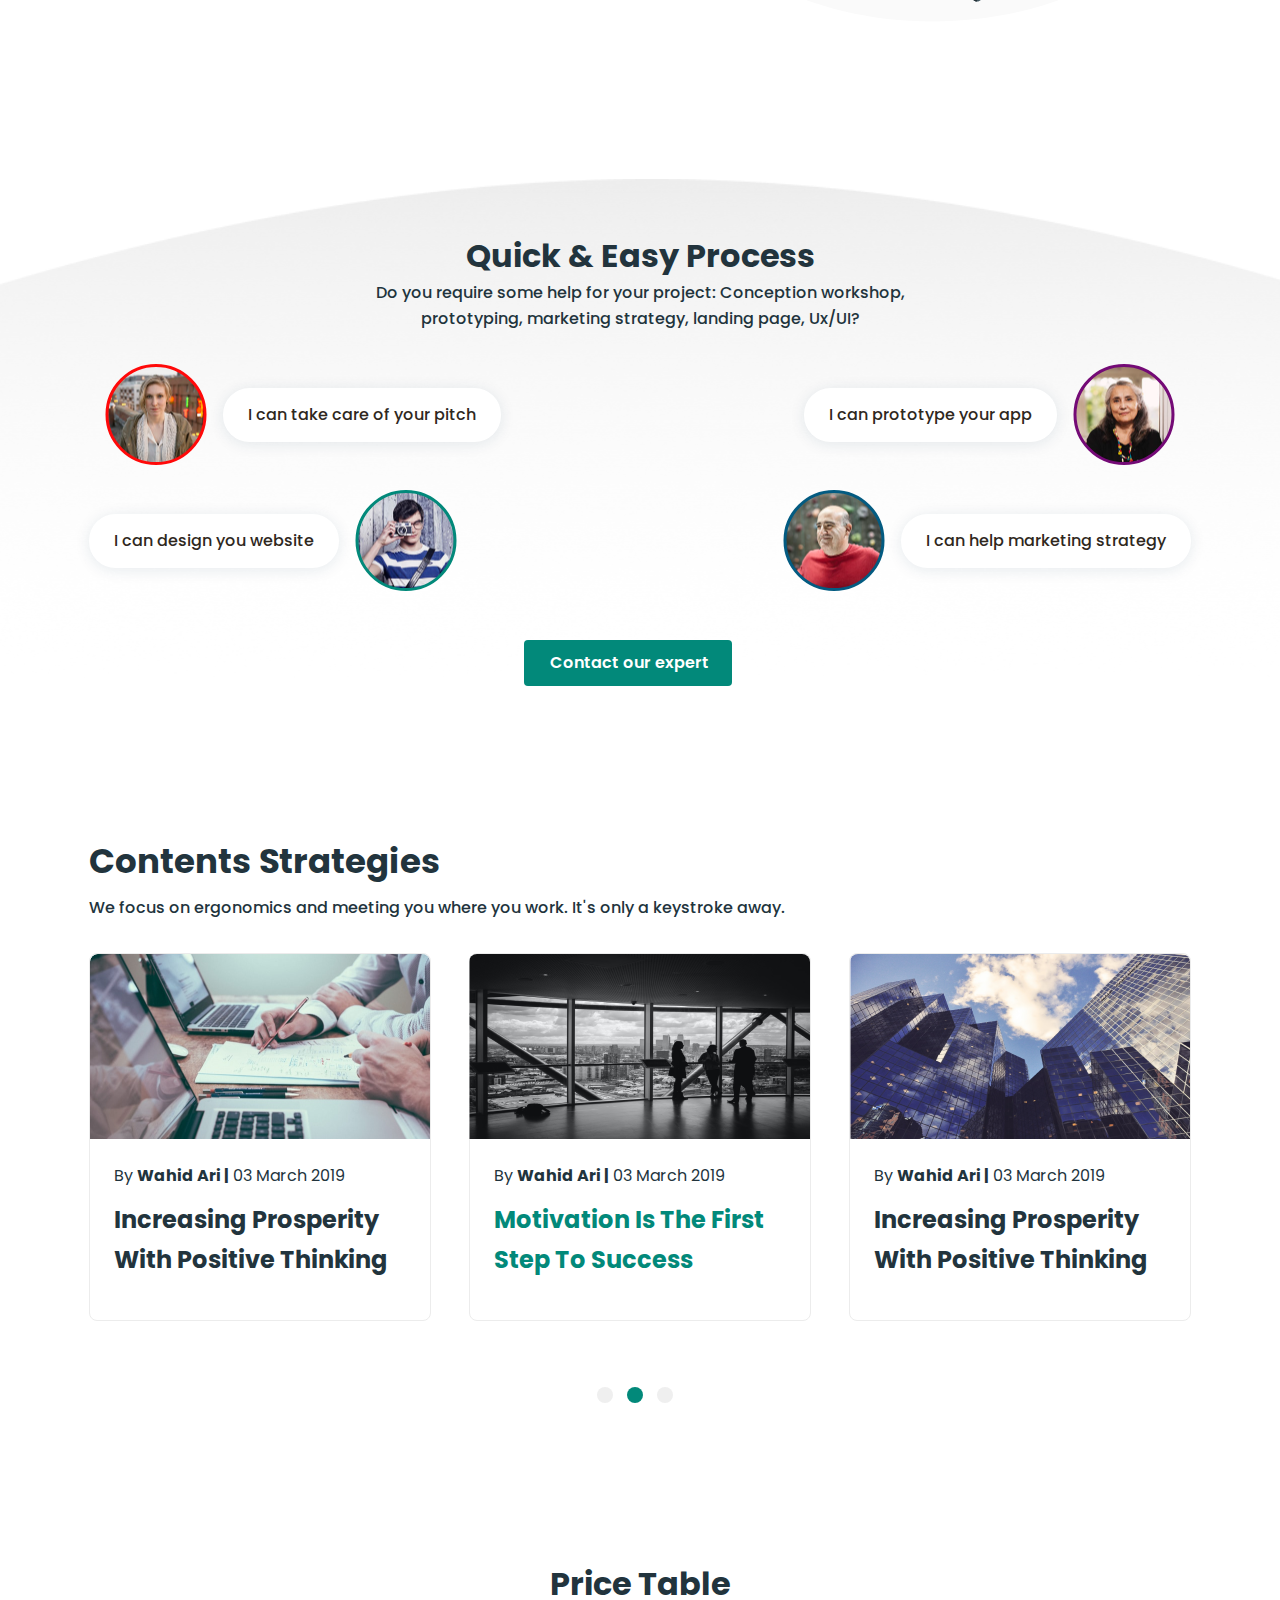
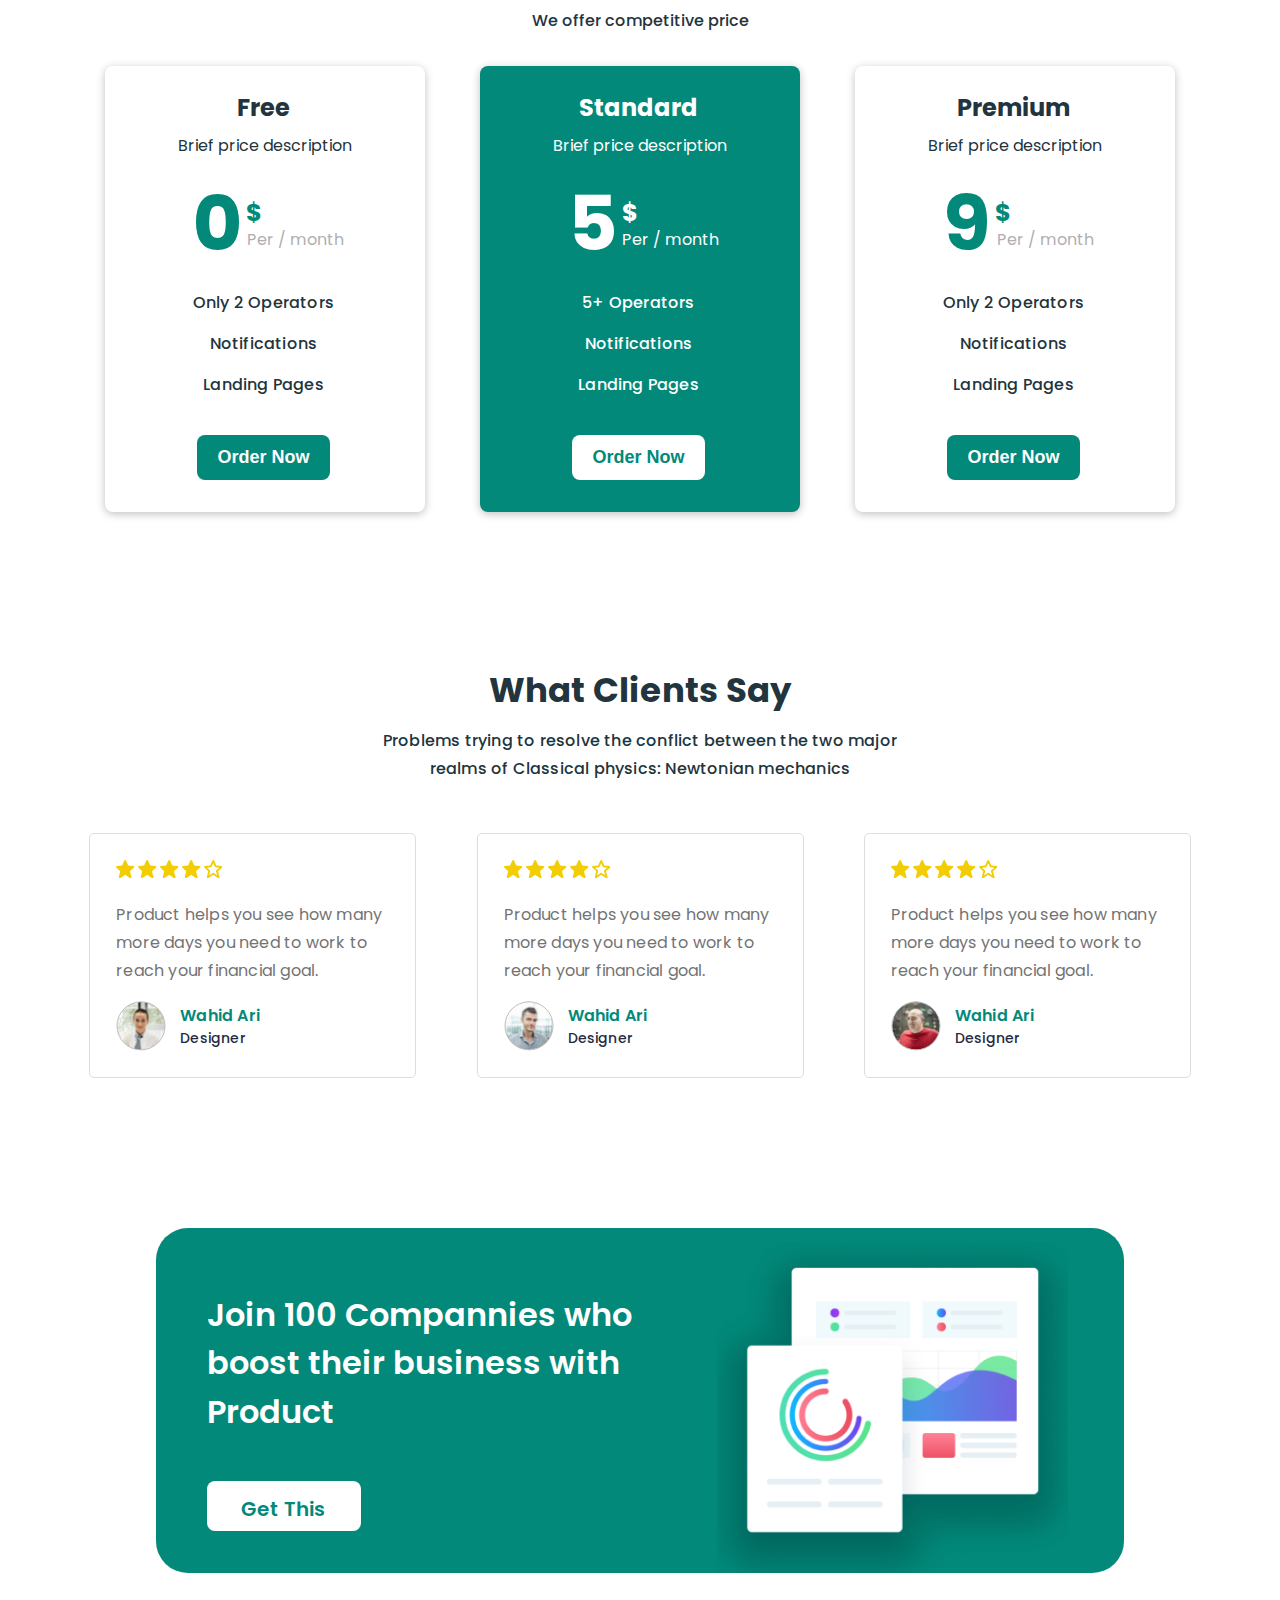
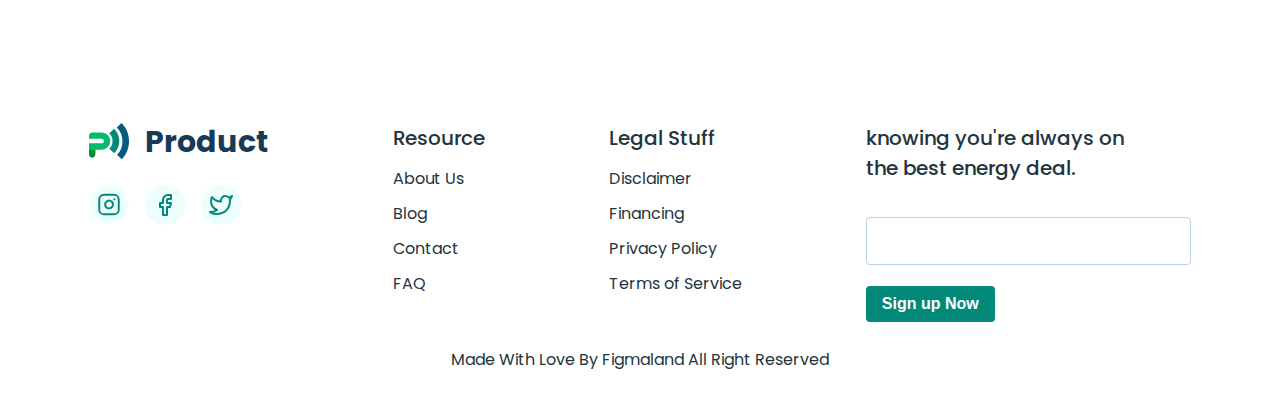
==== commit 3e757995: "resource" ====
--- a/index.html
+++ b/index.html
@@ -14,6 +14,7 @@
 </head>
 
 <body>  
+  
   <section id="hero">
     <h1 class="none">product</h1>
     <header class="site-header header">
@@ -28,9 +29,9 @@
             <nav class="row middle navbar" >
               <ul class="header__list nav row" >
                 <li class="nav__item"><a class="nav__link nav__link--active" href="#">Product </a></li>
-                <li class="nav__item"><a class="nav__link nav__link--hover" href="#">Customers</a></li>
+                <li class="nav__item"><a class="nav__link nav__link--hover" href="customer.html">Customers</a></li>
                 <li class="nav__item"><a class="nav__link nav__link--hover" href="price.html">Pricing</a></li>
-                <li class="nav__item"><a class="nav__link nav__link--hover" href="#">Resources</a></li>
+                <li class="nav__item"><a class="nav__link nav__link--hover" href="resource.html">Resources</a></li>
               </ul>
                 <button class="header__signin__btn header__btn">Sign In</button>
                 <button class="header__signup__btn header__btn">Sign Up</button>
@@ -206,7 +207,7 @@
           <h4 class="strategy__title">Contents Strategies</h4>
           <p class="strategy__text">We focus on ergonomics and meeting you where you work. It's only a keystroke away.</p>
         </div>
-        <ul class="strategy__list row center">
+        <ul class="strategy__list row between">
 
           <li class="strategy__item">
             <div class="strategy__img"></div>
@@ -277,7 +278,7 @@
           <li class="price__item">
             <div class="price__inner">
               <h5 class="price__free">Premium</h5>
-              <p class="price__desc price__text--active">Brief price description</p>
+              <p class="price__desc">Brief price description</p>
               <p class="price__month row middle between "><span class="price__dollar">9</span><span class="price__icon">$</span>  <span class="price__month__text">Per / month</span> </p>
               <p class="price__notification price__notification--line">Only 2 Operators</p>
               <p class="price__notification price__notification--line">Notifications</p>
@@ -431,7 +432,7 @@
         <div>
           <p class="footer__text">knowing you're always on the best energy deal.</p>
           <form action="#">
-            <input class="footer__input" type="text" name="name"><br>
+            <input class="footer__input" type="text" name="name" required><br>
             <button class="footer__btn" type="submit">Sign up Now</button>
           </form>
         </div>
--- a/css/style.css
+++ b/css/style.css
@@ -23,6 +23,10 @@
   --border-color: #ececec;
   --enterprise-bg-color: linear-gradient(180deg, #f7f7f7 0%, rgba(247, 247, 247, 0) 100%);
 
+  --result-bg-color: #f5f5f5;
+  --faq-border: #e7e7e7;
+  --black: #000;
+
 }
 .dark{
   --body-color: #1f2e35;
@@ -32,8 +36,13 @@
   --bg-light: url('../images/dark-bg.png');
 
   --expert-light-img: url('../images/expert-dark-img.png');
+  --faq-border: #474747;
+
   --border-color: #1f2e35;
+  --black: #fff;
+
   --enterprise-bg-color: #22343d;
+  --result-bg-color: #22343d;
 }
 html{
   scroll-behavior: smooth;
@@ -79,7 +88,7 @@
   line-height: 28px;
   color: var(--text-color);
 }
-.nav__link--hover:hover{
+.nav__link:hover{
   -webkit-text-fill-color: var(--text-color);
   -webkit-text-stroke-width: 0.8px;
   -webkit-text-stroke-color: var(--text-color);
@@ -387,12 +396,149 @@
   background-image: url('../images/avatar-4.svg');
 }
 
+/* BUSINESS START  */
+
+.business{
+  padding: 70px 0;
+}
+.business__inner{
+  height: 482px;
+}
+.business__content{
+  height: 100%;
+}
+.business__img{
+  width: 100%;
+}
+.business__second__container{
+  padding: 0 0;
+}
+.business__title {
+  font-weight: 600;
+  font-size: 40px;
+  line-height: 149%;
+  letter-spacing: -0.03em;
+  color: var(--text-color);
+  margin-bottom: 24px;
+  width: 380px;
+}
+.business__desc {
+  font-size: 20px;
+  line-height: 160%;
+  letter-spacing: -0.03em;
+  color: var(--text-color);
+  margin-bottom: 24px;
+}
+.business__input {
+  width: 100%;
+  height: 100%;
+  border: none;
+  border-radius: 100px;
+  padding: 25px 140px 25px 27px;
+  background-color: var(--body-color);
+}
+.business__input:focus{
+  outline: none;
+}
+.business__input__wrapper{
+  width: 469px;
+  height: 66px;
+  background-color: #fff;
+  position: relative;
+  border: 1px solid #eaeaea;
+  border-radius: 100px;
+  margin-bottom: 24px;
+}
+::placeholder{
+  color: var(--text-color);
+}
+.business__btn {
+  width: 117px;
+  height: 50px;
+  border-radius: 100px;
+  border: none;
+  cursor: pointer;
+  background-color: var(--primary-color);
+  font-weight: 600;
+  color: var(--white-color);
+  position: absolute;
+  right: 8px;
+  top: 8px;
+  transition: all 0.4s ease;
+  border: 1px solid transparent;
+}
+.business__img__wrapper{
+  width: 100%;
+}
+.business__btn:hover{
+  background-color: var(--white-color);
+  color: var(--primary-color);
+  border: 1px solid #bcd0e5;
+}
+.business__join__text{
+  font-weight: 500;
+  color: var(--text-color);
+}
+.busines__amount{
+  color: var(--primary-color);
+}
+.business__join__img{
+  margin-right: 9px;
+}
+
+@media screen and (max-width: 922px) {
+  .business__input__wrapper{
+    width: 100%;
+  }
+  
+}
+@media screen and (max-width: 770px) {
+  .business__inner{
+    text-align: center;
+  }
+  .business__img{
+    display: none;
+  }
+  ::placeholder{
+    font-size: 14px;
+  }
+  .business__content{
+    margin-bottom: 87px;
+  }
+  .business__input{
+    width: 100%;
+  }
+  .business__join__img__wrapper{
+    justify-content: center;
+  }
+  .business__img__wrapper{
+    background-image: url('../images/mobile-img.png');
+    background-repeat: no-repeat;
+    width: 360px;
+    height: 265px;
+    margin: 0 auto;
+  }
+  .business__title{
+    width: 100%;
+  }
+  .business__main__wrapper{
+    display: flex;
+    flex-direction: column;
+    align-items: center;
+  }
+}
+
+
 /* EXPERT END  */
 
 /* STRATEGY START  */
 
 .strategy{
   margin-bottom: 150px;
+}
+.strategy--second{
+  padding-top: 66px;
+  padding-bottom: 70px;
 }
 .strategy__title {
   font-weight: bold;
@@ -415,9 +561,6 @@
   border: 1px solid var(--border-color);
   border-radius: 8px;
   background-color: var(--white-color);
-}
-.strategy__item:not(:last-child){
-  margin-right: 32px;
 }
 .strategy__img{
   width: 340px;
@@ -473,6 +616,47 @@
 }
 .strategy__btn__wrapper{
   text-align: center;
+}
+.strategy__item--second{
+  border: none;
+}
+.strategy__img--secondpage{
+  background-image: url('../images/motivation-img.png');
+}
+.strategy__img--thirdpage{
+  background-image: url('../images/success-img.png');
+}
+.strategy__img--fourthpage{
+  background-image: url('../images/prosperties-img.png');
+}
+.strategy__img--fifthpage{
+  background-image: url('../images/texting-img.png');
+}
+.strategy__img--sixthpage{
+  background-image: url('../images/notebook-text.png');
+}
+.strategy__text__wrapper--second{
+  text-align: center;
+}
+.strategy__more__link{
+  text-align: center;
+}
+.strategy__story__link{
+  text-decoration: none;
+  color: var(--text-color);
+  font-weight: 500;
+}
+.bx-chevron-right-circle{
+  font-size: 20px;
+  margin-left: 8px;
+}
+
+@media screen and (max-width: 1035px) {
+  .strategy__list--second{
+    flex-direction: column;
+    align-items: center;
+    margin: 0 auto;
+  }
 }
 
 /* STRATEGY END  */
@@ -569,9 +753,9 @@
   border: 1px solid transparent;
 }
 .price__btn:hover{
-  background-color: var(--body-color);
+  background-color: var(--white-color);
   border: 1px solid #bcd0e5;
-  color: var(--text-color);
+  color: var(--black-color);
 }
 .price__text--active{
   color: #fff;
@@ -668,6 +852,7 @@
   font-weight: 700;
   font-size: 34px;
   margin-bottom: 56px;
+  color: var(--text-color);
 }
 .stats__list {
   list-style: none;
@@ -728,6 +913,143 @@
   
 }
 
+/* STATS END  */
+
+/* FAQ START  */
+
+.faq{
+  margin-bottom: 150px;
+}
+.faq__inner {
+  text-align: center;
+}
+.faq__title {
+  font-weight: bold;
+  font-size: 34px;
+  color: var(--text-color);
+  margin-bottom: 15px;
+}
+.faq__text {
+  color: var(--text-color);
+  margin-bottom: 50px;
+}
+.faq__list {
+  list-style: none;
+  display: flex;
+  flex-direction: column;
+  align-items: center;
+}
+.faq__item {
+  width: 85%;
+  border-bottom: 1px solid var(--faq-border);
+  margin-bottom: 16px;
+}
+.faq__question {
+  font-weight: 500;
+  font-size: 18px;
+  color: var(--text-color);
+}
+.faq__question:hover{
+  color: var(--primary-color);
+  cursor: pointer;
+}
+.faq__btn{
+  border: none;
+  background-color: transparent;
+  cursor: pointer;
+  margin-right: 16px;
+  background-image: url('../images/plus.svg');
+  width: 24px;
+  height: 24px;
+}
+.change-img{
+  background-image: url('../images/minus.svg');
+  width: 24px;
+  height: 24px;
+}
+.faq__wrapper{
+  padding-bottom: 22px;
+}
+.faq__answer{
+  padding-top: 14px;
+  line-height: 24px;
+  color: var(--text-color);
+  display: none;
+}
+.answer{
+  display: block;
+}
+
+@media screen and (max-width: 503px) {
+  .faq{
+    padding: 0 5px;
+  }
+  .faq__item{
+    width: 100%;
+  }
+  .faq__question{
+    font-size: 14px;
+  }
+  .faq{
+    margin-bottom: 100px;
+  }
+}
+
+/* FAQ END  */
+
+/* ADVERT START  */
+
+.advert{
+  padding: 110px 0px;
+}
+.advert__inner{
+  text-align: center;
+  width: 80%;
+  margin: 0 auto;
+
+}
+.advert__title {
+  font-weight: bold;
+  font-size: 40px;
+  color: var(--text-color);
+  margin-bottom: 65px;
+}
+.advert__list {
+  list-style: none;
+}
+
+@media screen and (max-width: 870px) {
+  .advert__list{
+    width: 100%;
+    margin: 0 auto;
+    padding-right: 20px;
+  }
+  .advert__title{
+    width: 100%;
+    display: flex;
+    justify-content: center;
+  }
+  .advert{
+    padding-top: 50px;
+  }
+  .advert__inner{
+    justify-content: center;
+  }
+  .advert__item{
+    margin-bottom: 60px;
+    width: 35%;
+  }
+  .advert__img{
+    width: 140%;
+    margin: 0 auto;
+  }
+}
+
+/* ADVERT END  */
+
+
+
+
 /* CLIENT START  */
 
 .client{
@@ -796,6 +1118,239 @@
 }
 
 /* CLIENTS END  */
+
+/* RESULT START  */
+
+.result{
+  padding-top: 24px;
+  padding-bottom: 68px;
+  background-color: var(--result-bg-color);
+}
+.result__title, .work__title{
+  text-align: center;
+  font-weight: bold;
+  font-size: 34px;
+  color: var(--text-color);
+  margin-bottom: 50px;
+}
+.result__list {
+  list-style: none;
+}
+.result__inner{
+  padding: 35px;
+  text-align: center;
+}
+.result__inner::before{
+  content: "";
+  width: 55px;
+  height: 55px;
+  background-image: url('../images/click-test.svg');
+  display: inline-block;
+  margin-bottom: 32px;
+}
+.result__inner--second::before{
+  background-image: url('../images/design-survey.svg');
+}
+.result__inner--third::before{
+  background-image: url('../images/five-second-img.svg');
+}
+.result__item {
+  width: 350px;
+  border: 1px solid #dedede;
+  border-radius: 10px;
+}
+.result__sub__title {
+  font-weight: bold;
+  font-size: 24px;
+  letter-spacing: 0.1px;
+  color: var(--text-color);
+  margin-bottom: 16px;
+}
+.result__text {
+  line-height: 27px;
+  letter-spacing: 0.2px;
+  color: var(--text-color);
+}
+
+@media screen and (max-width: 1100px) {
+  .result__list{
+    flex-direction: column;
+    align-items: center;
+  }
+  .result__item{
+    margin-bottom: 32px;
+  }
+}
+
+/* RESULT END  */
+
+.work{
+  padding: 110px 0;
+
+}
+.work__title{
+  margin-bottom: 73px;
+}
+.work__list {
+  list-style: none;
+}
+.work__item{
+  margin-bottom: 100px;
+}
+.work__item:nth-child(2){
+  flex-direction: row-reverse;
+}
+.work__sub__title {
+  font-weight: 500;
+  font-size: 20px;
+  color: var(--text-color);
+  margin-bottom: 16px;
+}
+.work__desc {
+  font-weight: 600;
+  font-size: 24px;
+  color: var(--text-color);
+  margin-bottom: 16px;
+}
+.work__text {
+  line-height: 28px;
+  color: var(--text-color);
+  width: 438px;
+}
+.work__link__wrapper {
+  text-align: center;
+}
+.work__link {
+  text-decoration: none;
+  font-weight: 600;
+  font-size: 18px;
+  color: var(--white-color);
+  background-color: var(--primary-color);
+  padding: 11px 18px;
+  border-radius: 8px;
+  transition: all 0.4s ease;
+  border: 1px solid transparent;
+  display: inline-block;
+}
+.work__link:hover{
+  background-color: var(--white-color);
+  border: 1px solid #bcd0e5;
+  color: var(--text-color);
+}
+
+@media screen and (max-width: 987px) {
+  .work__item{
+    display: flex;
+    flex-direction: column;
+  }
+  .work__list{
+    display: flex;
+    flex-direction: column;
+  }
+  .work__item:nth-child(2){
+    flex-direction: row;
+    justify-content: center;
+  }
+  .work__img{
+    margin-bottom: 80px;
+  }
+}
+
+@media screen and (max-width: 514px) {
+  .work__list{
+    padding: 0 10px;
+  }
+  .work__img{
+    width: 100%;
+  }
+  .work__item{
+    margin: 0 auto;
+    width: 100%;
+  }
+  .work__item:nth-child(2){
+    margin: 0 auto;
+  }
+  .work__text{
+    width: 100%;
+    margin-bottom: 70px;
+  }
+  
+}
+
+/* WORK END  */
+
+/* OFFER START  */
+
+.offer{
+  background: var(--enterprise-bg-color);
+  padding: 45px 0;
+  margin-bottom: 150px;
+
+}
+.offer__inner{
+  text-align: center;
+}
+.offer__title{
+  font-weight: bold;
+  font-size: 32px;
+  color: var(--text-color);
+  width: 537px;
+  margin: 0 auto;
+  margin-bottom: 93px;
+  line-height: 48px;
+}
+.offer__list{
+  list-style: none;
+  width: 65%;
+  margin: 0 auto;
+}
+.offer__item::before{
+  content: "";
+  width: 150px;
+  height: 150px;
+  background-image: url('../images/business-img.svg');
+  display: inline-block;
+  margin-bottom: 27px;
+}
+.offer__item:nth-child(2)::before{
+  background-image: url('../images/enterprise-img.svg');
+}
+.offer__text{
+  margin: 0 auto;
+  font-size: 18px;
+  line-height: 32px;
+  color: var(--text-color);
+}
+.offer__text:nth-child(4){
+  margin-bottom: 12px;
+}
+.offer__business {
+  color: var(--black);
+  font-weight: 500;
+  font-size: 24px;
+  margin-bottom: 16px;
+}
+.offer__desc{
+  color: var(--black);
+  font-weight: 500;
+}
+
+@media screen and (max-width: 800px) {
+  .offer__list{
+    justify-content: center;
+  }
+  .offer__title{
+    width: 100%;
+  }
+  .offer__item:not(:last-child){
+    margin-bottom: 66px;
+  }
+  .offer__desc{
+    white-space: nowrap;
+  }
+  
+}
+
 
 /* COMPANY START  */
 
@@ -1067,7 +1622,6 @@
     display: flex;
     margin-bottom: 30px;
     position: relative;
-    left: 3%;
   }
   .strategy__item:last-child{
     width: 96%;
